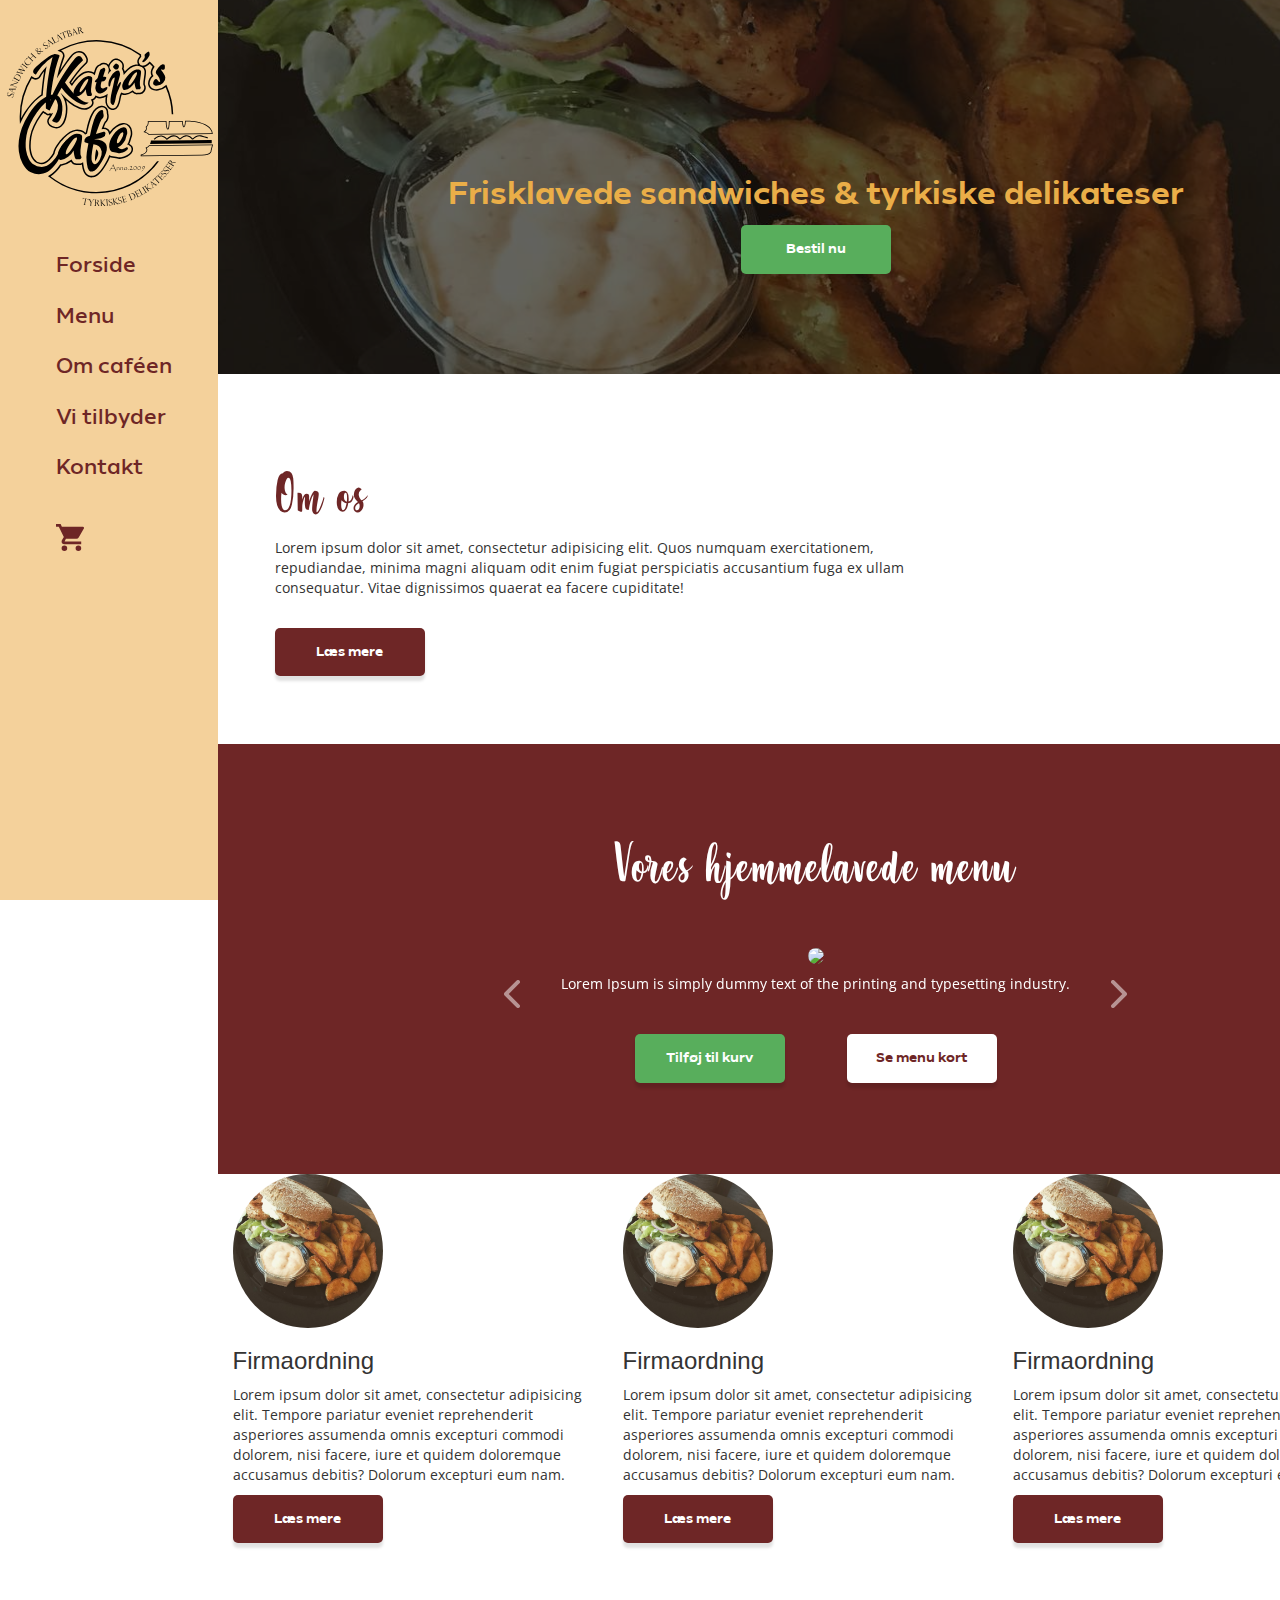
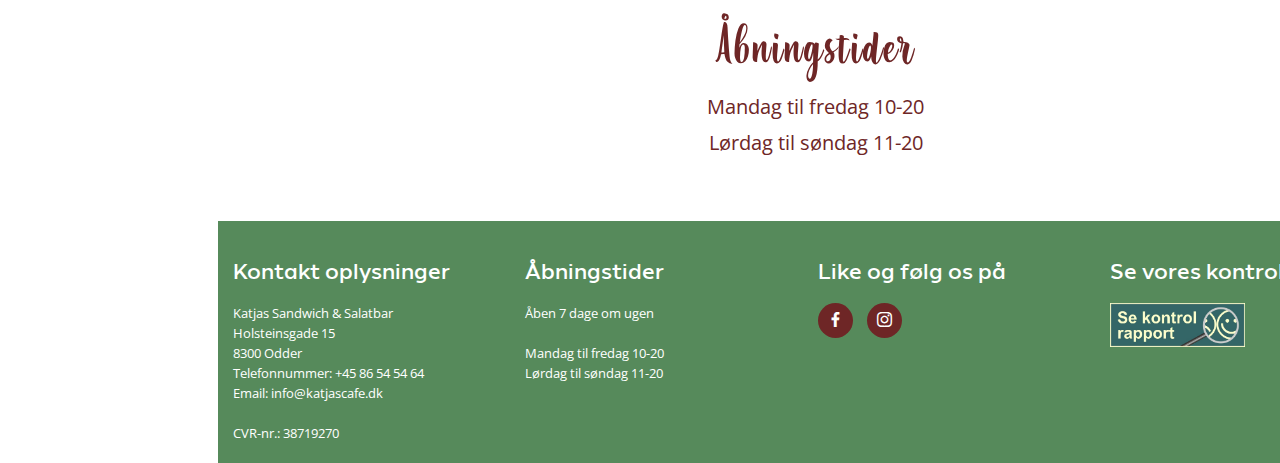
==== index.html @ fd844a3a "Ændringer" ====
<!DOCTYPE html>
<html>

<head>
  <!-- Meta -->
  <meta charset="utf-8">
  <meta name="viewport" content="width=device-width, initial-scale=1">
  <meta http-equiv="x-ua-compatible" content="ie=edge">
  <title></title>

  <!-- CSS -->
  <link rel="stylesheet" href="https://maxcdn.bootstrapcdn.com/bootstrap/3.3.7/css/bootstrap.min.css" integrity="sha384-BVYiiSIFeK1dGmJRAkycuHAHRg32OmUcww7on3RYdg4Va+PmSTsz/K68vbdEjh4u" crossorigin="anonymous">
  <link rel="stylesheet" href="css/styles.css" />
</head>

<body>

  <!-- Navigations menu for mobilen -->
  <nav class="navbar navbar-default navbar-mobile navbar-fixed-top">
    <div class="container">
      <div class="navbar-header">
        <button type="button" class="navbar-toggle collapsed" data-toggle="collapse" data-target="#navbar" aria-expanded="false" aria-controls="navbar">
               <span class="sr-only">Toggle navigation</span>
               <span class="icon-bar top-bar"></span>
               <span class="icon-bar middle-bar"></span>
               <span class="icon-bar bottom-bar"></span>
             </button>
        <a href="index.html" title="Katjas Sandwich & Salatbar"><img src="images/logo.svg" class="logo" alt="Katjas logo" /></a>
      </div>
      <div id="navbar" class="navbar-collapse collapse">
        <ul class="nav navbar-nav">
          <li><a href="index.html" title="Forside">Forside</a></li>
          <li><a href="menu.html" title="Menu side">Menu</a></li>
          <li><a href="om-os.html" title="Om caféen">Om caféen</a></li>
          <li><a href="kontakt.html" title="Kontakt os">Kontakt os</a></li>
          <li><a href="bestilling.html" title="Bestilling"><img src="images/kurv.svg" alt="Kurv til bestilling" class="cart-icon"/></a></li>
        </ul>
      </div>
    </div>
  </nav>
  <!-- Slut navigations menu for mobilen -->

  <!-- Navigations menu for desktop -->
  <div class="navbar-desktop">
    <a>
        <img class="logo_desk" src="images/logo.svg" alt="Katjas Logo">
        </a>
    <ul id="navbar_ul">
      <li><a href="index.html">Forside</a></li>
      <li><a href="menu.html">Menu</a></li>
      <li><a href="om-os.html">Om caféen</a></li>
      <li><a href="services.html">Vi tilbyder</a></li>
      <li><a href="kontakt.html">Kontakt</a></li>
      <li>
        <a id="a_navbar" href="#bestilling"><img class="shop" src="images/kurv.svg" alt="bestilling" style="float:left" ;></a>
      </li>
    </ul>
  </div>
  <!-- Navigations menu for desktop -->
  <main>
    <!-- Første sektion på forside "velkommen" -->
    <section class="section-welcome">
      <div class="black-overlay"></div>
      <div class="container">
        <div class="row text-center">
          <div class="col-sm-12 heading-area">
            <h1 class="heading-heliosBold fsize-lg fcolor-orange">Frisklavede sandwiches & tyrkiske delikateser</h1>
            <a href="#" class="btn btn-green ">Bestil nu</a>
          </div>
        </div>
      </div>
    </section>
    <!-- Slut første sektion på forside "velkommen" -->

    <!-- Slut sektion om os desktop -->
    <section class="section-desk-about">
      <div class="container">
        <div class="row">
          <div class="col-lg-7">
            <!-- Overskrift -->
            <h2 class="heading-penny fsize-xxl fcolor-brown">Om os</h2>
            <!-- Brødtekst -->
            <p>Lorem ipsum dolor sit amet, consectetur adipisicing elit. Quos numquam exercitationem, repudiandae, minima magni aliquam odit enim fugiat perspiciatis accusantium fuga ex ullam consequatur. Vitae dignissimos quaerat ea facere cupiditate!</p>
            <br />
            <!-- CTA knap -->
            <a href="#" class="btn btn-brown">Læs mere</a>
          </div>

        </div>
      </div>
    </section>
    <!-- Slut sektion om os desktop -->

    <!-- Sektion for menu -->
    <section class="section-homepage-menu">
      <div class="container">
        <div class="row text-center">
          <div class="col-sm-12">
            <h2 class="heading-penny fcolor-white">Vores hjemmelavede menu</h2>
          </div>
        </div>
        <div class="row">
          <div class='col-md-offset-2 col-md-8'>
            <div class="carousel slide" id="menu-carousel">
              <!-- Carousel Slider -->
              <div class="carousel-inner">
                <!-- Mad 1 -->
                <div class="item active">
                  <blockquote>
                    <div class="row text-center">
                      <div class="col-sm-12 text-center">
                        <img class="img-circle" src="http://www.reactiongifs.com/r/overbite.gif">
                      </div>
                      <div class="col-sm-12">
                        <p>Lorem Ipsum is simply dummy text of the printing and typesetting industry.</p>
                      </div>
                    </div>
                  </blockquote>
                </div>
                <!-- Mad 2 -->
                <div class="item">
                  <blockquote>
                    <div class="row text-center">
                      <div class="col-sm-12 text-center">
                        <img class="img-circle" src="https://s3.amazonaws.com/uifaces/faces/twitter/mijustin/128.jpg">
                      </div>
                      <div class="col-sm-12">
                        <p>Lorem Ipsum is simply dummy text of the printing and typesetting industry.</p>
                      </div>
                    </div>
                  </blockquote>
                </div>
              </div>
              <!-- Carousel Knapper Næste/Forrige -->
              <a data-slide="prev" href="#menu-carousel" class="left carousel-control"><img src="images/arrow-left.svg" class="menu-arrows" alt="Arrow pointing left" /></a>
              <a data-slide="next" href="#menu-carousel" class="right carousel-control"><img src="images/arrow-right.svg" class="menu-arrows" alt="Arrow pointing right" /></a>
            </div>
          </div>
        </div>
        <div class="row text-center">
          <a href="#" class="btn btn-green ">Tilføj til kurv</a>
          <a href="#" class="btn btn-brown-rev">Se menu kort</a>
        </div>
      </div>
    </section>
    <!-- Sektion for om os mobile -->

    <!-- Sektion for vi tilbyder desk -->
    <section class="section-offer-desk">
      <div class="container">
        <div class="row">
          <!-- B2B -->
          <div class="col-lg-4 heading-area">
            <img src="images/test.jpg" class="img-circle" alt="Bestilling for firmaer"/>
            <h3>Firmaordning</h3>
            <p>Lorem ipsum dolor sit amet, consectetur adipisicing elit. Tempore pariatur eveniet reprehenderit asperiores assumenda omnis excepturi commodi dolorem, nisi facere, iure et quidem doloremque accusamus debitis? Dolorum excepturi eum nam.</p>
            <a href="#" class="btn btn-brown">Læs mere</a>
          </div>
          <!-- Jul & nytår -->
          <div class="col-lg-4 heading-area">
            <img src="images/test.jpg" class="img-circle" alt="Bestilling for firmaer"/>
            <h3>Firmaordning</h3>
            <p>Lorem ipsum dolor sit amet, consectetur adipisicing elit. Tempore pariatur eveniet reprehenderit asperiores assumenda omnis excepturi commodi dolorem, nisi facere, iure et quidem doloremque accusamus debitis? Dolorum excepturi eum nam.</p>
            <a href="#" class="btn btn-brown">Læs mere</a>
          </div>
          <!-- Spis sundt -->
          <div class="col-lg-4 heading-area">
            <img src="images/test.jpg" class="img-circle" alt="Bestilling for firmaer"/>
            <h3>Firmaordning</h3>
            <p>Lorem ipsum dolor sit amet, consectetur adipisicing elit. Tempore pariatur eveniet reprehenderit asperiores assumenda omnis excepturi commodi dolorem, nisi facere, iure et quidem doloremque accusamus debitis? Dolorum excepturi eum nam.</p>
            <a href="#" class="btn btn-brown">Læs mere</a>
          </div>
        </div>
      </div>
    </section>
    <!-- Slut sektion for vi tilbyder desk -->

    <!-- Sektion for om os mobile -->
    <section class="section-mobile-about">
      <div class="black-overlay"></div>
      <div class="container">
        <div class="row text-center">
          <div class="col-sm-12 heading-area">
            <h2 class="text-uppercase heading-heliosBold fcolor-orange fsize-lg">Siden 2010</h2>
            <br />
            <h3 class="text-uppercase fcolor-white heading-heliosSemibold">Har vi været odders favorit madsted <br />for mange familer</h3>
            <br />
            <a href="#" class="btn btn-orange ">Læs mere om os</a>
          </div>
        </div>
      </div>
    </section>

    <!-- Sektion for åbningstider -->
    <section class="section-openinghours">
      <div class="black-overlay"></div>
      <div class="container">
        <div class="row text-center">
          <div class="col-sm-12 heading-area">
            <h2 class="heading-penny fsize-xl">Åbningstider</h2>
            <p>
              Mandag til fredag 10-20
              <br /> Lørdag til søndag 11-20
            </p>
          </div>
        </div>
      </div>
    </section>
    <!-- Slut sektion for åbningstider -->

    <!-- Sektion for sociale medier -->
    <section class="section-mobile-social">
      <div class="container">
        <div class="row text-center">
          <div class="col-sm-12 heading-area">
            <h2 class="fsize-xl fcolor-brown heading-penny">Find os på</h2>
            <br />
            <ul class="soc">
              <li><a class="soc-facebook" href="#" title="Twitter"></a></li>
              <li><a class="soc-instagram soc-icon-last" href="#" title="Instagram"></a></li>
            </ul>
          </div>
        </div>
      </div>
    </section>
    <!-- Slut sektion for sociale medier -->


    <!-- Footer -->
    <footer>
      <div class="container">
        <div class="row">
          <!-- Footer sektion for kontakt informationer -->
          <div class="col-sm-12 col-md-4 col-lg-3">
            <h3 class="footer_title">Kontakt oplysninger</h3>
            <p class="footer_info">
              Katjas Sandwich & Salatbar
              <br /> Holsteinsgade 15
              <br /> 8300 Odder
              <br /> Telefonnummer: +45 86 54 54 64
              <br /> Email: info@katjascafe.dk
              <br />
              <br /> CVR-nr.: 38719270
            </p>
          </div>
          <!-- Footer sektion for åbningstider -->
          <div class="col-sm-12 col-md-4 col-lg-3">
            <h3 class="footer_title">Åbningstider</h3>
            <p class="footer_hours">
              Åben 7 dage om ugen
              <br /> <br />Mandag til fredag 10-20
              <br /> Lørdag til søndag 11-20
            </p>
          </div>
          <!-- Footer sektion for sociale medier -->
          <div class="col-sm-12 col-md-4 col-lg-3">
            <h3 class="footer_title">Like og følg os på</h3>
            <ul class="soc">
              <li><a class="soc-facebook" href="#" title="Twitter"></a></li>
              <li><a class="soc-instagram soc-icon-last" href="#" title="Instagram"></a></li>
            </ul>
          </div>
          <!-- Footer sektion for kontrolrapport -->
          <div class="col-sm-12 col-md-4 col-lg-3">
            <h3 class="footer_title">Se vores kontrolrapport</h3>
            <a href="http://www.findsmiley.dk/712436" title="kontrolrapport"><img src="images/rapport.jpg" class="footer__rapport" alt="kontrolrapport" /></a>
          </div>
        </div>
      </div>
    </footer>
    <!-- slut footer  -->

  </main>

  <!-- JS -->
  <script src="https://ajax.googleapis.com/ajax/libs/jquery/2.1.4/jquery.min.js"></script>
  <script src="https://maxcdn.bootstrapcdn.com/bootstrap/3.3.7/js/bootstrap.min.js" integrity="sha384-Tc5IQib027qvyjSMfHjOMaLkfuWVxZxUPnCJA7l2mCWNIpG9mGCD8wGNIcPD7Txa" crossorigin="anonymous"></script>
  <script src="js/hours.js"></script>
</body>

</html>
---- css/styles.css ----
/************************************************

SEKTION FOR FONTS

*************************************************/

@import url("https://fonts.googleapis.com/css?family=Open+Sans:300,400");
@font-face {
  font-family: 'Penny';
  src: url("../fonts/Penny-Script-Demo.ttf") format("truetype");
}

@font-face {
  font-family: 'HeliosSemibold';
  src: url("../fonts/HeliosAntiqueSemiBold.tff") format("truetype"), url("../fonts/HeliosAntiqueSemiBold.eot") format("embedded-opentype"), url("../fonts/HeliosAntiqueSemiBold.woff") format("woff");
}

@font-face {
  font-family: 'HeliosBold';
  src: url("../fonts/HeliosAntiqueBold.tff") format("truetype"), url("../fonts/HeliosAntiqueBold.eot") format("embedded-opentype"), url("../fonts/HeliosAntiqueBold.woff") format("woff");
}

/************************************************

SEKTION FOR GENERELLE CSS REGLER

*************************************************/

@media(min-width:992px) {
  body {
    overflow-x: hidden;
  }
}

.heading-penny {
  font-family: "Penny", serif;
  letter-spacing: 2px;
}

.heading-heliosSemibold {
  font-family: "HeliosSemibold", sans-serif;
  font-weight: 600;
}

.heading-heliosBold {
  font-family: "HeliosBold", sans-serif;
  font-weight: 700;
}

p {
  font-family: "Open Sans", sans-serif;
}

.fcolor-white {
  color: #ffffff;
}

.fcolor-brown {
  color: #6e2626;
}

.fcolor-orange {
  color: #eaae48;
}

.fcolor-lightgreen {
  color: #58ae5c;
}

.fcolor-darkgreen {
  color: #568a5b;
}

.fcolor-beige {
  color: #f4d19b;
}

.fsize-xs {
  font-size: 14px;
}

/* font-size 16px */

.fsize-sm {
  font-size: 16px;
}

/* font-size 18px */

.fsize-md {
  font-size: 18px;
}

/* font-size 30px */

.fsize-lg {
  font-size: 30px;
}

/* font-size 48px */

.fsize-xl {
  font-size: 48px;
}

/* font-size 60px */

.fsize-xxl {
  font-size: 60px;
}

/* font-size 80px */

.fsize-xxxl {
  font-size: 120px;
}

#open-close-box {
  display: flex;
  justify-content: center;
  width: 100px;
  height: 83px;
  background-color: #58ae5c;
  color: #ffffff;
  text-align: center;
  position: absolute;
  left: 132px;
  box-shadow: rgba(0, 0, 0, .117647) 0 5px 3px;
  z-index: 999;
}

#open-close-box span{
  display: flex;
  align-items: center;
  font-size: 9px;
  font-family: 'heliosBold', sans-serif;
  font-weight: 700;
}

.open, .closed{
  display: none;
}

.black-overlay {
  position: absolute;
  top: 0;
  left: 0;
  width: 100%;
  height: 100%;
  background: rgba(0, 0, 0, 0.6);
}

.height {
  margin-bottom: 50px;
}

/************************************************

CSS REGLER FOR BILLEDFORMAT (JPG, PNG, SVG) OG LOGO

*************************************************/

.logo {
  width: 65px;
  position: absolute;
  left: 29px;
  top: 7px;
}

.cart-icon {
  width: 23px;
}

.menu-arrows {
  width: 16px !important;
}

@media(min-width:992px) {
  .logo_desk {
    width: 100%;
    padding: 2px;
    margin: 20px 0px;
  }
}

/************************************************

CSS REGLER FOR NAVIGATIONEN MOBILE

*************************************************/

.navbar-desktop {
  display: none;
}

.navbar-mobile {
  background-color: #f4d19b;
  border: none;
  height: 73px;
}

.navbar-mobile li {
  border-bottom: 1px solid #6e2626;
}

.navbar-mobile li:last-child {
  border-bottom: none;
}

.navbar-mobile li a {
  font-family: "HeliosBold", sans-serif;
  font-weight: 700;
  color: #6e2626 !important;
}

.navbar-mobile .navbar-toggle {
  border-color: transparent;
  margin-top: 15px;
}

.navbar-mobile .navbar-toggle .icon-bar {
  background-color: #6e2626;
  width: 25px;
  height: 4px;
  border-radius: 2px;
}

.navbar-mobile .navbar-toggle .top-bar {
  -webkit-transform: rotate(45deg);
  -ms-transform: rotate(45deg);
  transform: rotate(45deg);
  -webkit-transform-origin: 10% 10%;
  -ms-transform-origin: 10% 10%;
  transform-origin: 10% 10%;
}

.navbar-mobile .navbar-toggle .middle-bar {
  opacity: 0;
}

.navbar-mobile .navbar-toggle .bottom-bar {
  -webkit-transform: rotate(-45deg);
  -ms-transform: rotate(-45deg);
  transform: rotate(-45deg);
  -webkit-transform-origin: -4% 66%;
  -ms-transform-origin: -4% 66%;
  transform-origin: -4% 66%;
}

.navbar-mobile .navbar-toggle:before {
  content: 'MENU';
  font-size: 17px;
  font-family: "HeliosBold", sans-serif;
  font-weight: 700;
  color: #6e2626;
  position: absolute;
  left: -54px;
  bottom: 7px;
}

.navbar-mobile .navbar-toggle:active, .navbar-mobile .navbar-toggle:focus, .navbar-mobile .navbar-toggle:hover {
  background-color: transparent;
}

.navbar-mobile .navbar-collapse {
  background-color: #f4d19b;
  border-color: transparent;
  box-shadow: rgba(0, 0, 0, .117647) 0 5px 3px;
}

.navbar-mobile .navbar-toggle.collapsed .top-bar {
  -moz-transform: rotate(0);
  -ms-transform: rotate(0);
  -o-transform: rotate(0);
  -webkit-transform: rotate(0);
  transform: rotate(0);
}

.navbar-mobile .navbar-toggle.collapsed .middle-bar {
  opacity: 1;
}

.navbar-mobile .navbar-toggle.collapsed .bottom-bar {
  -moz-transform: rotate(0);
  -ms-transform: rotate(0);
  -o-transform: rotate(0);
  -webkit-transform: rotate(0);
  transform: rotate(0);
}

/************************************************

CSS REGLER FOR NAVIGATIONEN DESKTOP

*************************************************/

@media (min-width: 992px) {
  .navbar-mobile {
    display: none;
  }
  .navbar-desktop {
    display: block;
    height: 100%;
    width: 17%;
    position: fixed;
    z-index: 1;
    top: 0;
    left: 0;
    background-color: #f4d19b;
    overflow-x: hidden;
    padding-top: 0px;
  }
  .navbar-desktop li {
    list-style-type: none;
  }
  .navbar-desktop li a {
    padding: 6px 8px 6px 16px;
    text-decoration: none;
    font-family: "heliosSemibold", sans-serif;
    font-size: 20px;
    color: #6e2626 !important;
    display: block;
    margin-top: 10px
  }
  .navbar-desktop li a:hover {
    text-decoration: underline !important;
    color: #58ae5c !important;
  }
  .navbar-desktop .logo {
    width: 100%;
    margin-bottom: 0px;
    float: left"

  }
  .navbar-desktop .shop {
    width: 18%;
    margin-top: 20px;
  }
  main {
    width: 83%;
    position: absolute;
    right: 0;
  }
}

/************************************************

CSS REGLER FOR KNAPPER

*************************************************/

/* Generel CSS regler for knapper */

.btn {
  box-shadow: rgba(0, 0, 0, .117647) 0 5px 3px;
  border-radius: 5px;
  min-width: 150px;
  padding: 14px 20px;
  font-family: 'HeliosBold', sans-serif;
  font-weight: 700;
  font-size: 13px;
}

btn:focus {
  color: #ffffff;
}

/* Grøn knap */

.btn-green {
  background-color: #58ae5c;
  color: #ffffff;
}

/*Orange knap*/

.btn-orange {
  background-color: #eaae48;
  color: #ffffff;
}

/* Brun knap */

.btn-brown {
  background-color: #6e2626;
  color: #ffffff;
}

.btn-brown-rev {
  background-color: #ffffff;
  color: #6e2626;
}

/************************************************

CSS REGLER FOR FOOTER

*************************************************/

/** Css regler for mobile **/

footer {
  background-color: #568a5b;
  padding: 20px 0;
  color: #ffffff;
}

footer .footer_title {
  font-family: 'heliosSemibold', sans-serif;
  font-weight: 600;
  font-size: 14px;
  margin-bottom: 20px;
}

footer .footer_info {
  font-family: 'Open Sans', sans-serif;
  font-size: 13px;
  line-height: 20px;
}

footer .footer__rapport {
  max-width: 135px;
}

/** Css regler for footer desktop **/

@media (min-width: 992px) {
  footer .footer_title {
    font-size: 20px;
  }
  footer p {
    font-family: 'Open Sans', sans-serif;
    font-size: 13px;
    line-height: 20px;
    margin: 0;
  }
}

/************************************************

CSS REGLER FOR SECTIONS PÅ FORSIDEN

*************************************************/

/** Section for velkommen **/

section.section-welcome {
  background: url(../images/test.jpg) no-repeat center center;
  background-size: cover;
  padding: 100px 13px;
  position: relative;
}

section.section-welcome .btn-green {
  margin-top: 5px;
}

section.section-welcome .heading-area {
  margin-top: 57px;
}

/** section for menu **/

section.section-homepage-menu {
  background-color: #6e2626;
  padding: 10px 13px;
}

section.section-homepage-menu h2 {
  font-size: 39px;
}

section.section-homepage-menu img {
  width: 100px;
}


section.section-homepage-menu .btn-green, section.section-homepage-menu .btn-brown-rev {
  margin-bottom: 23px;
}

/** Section for mobile om os **/

section.section-mobile-about {
  background: url(../images/test.jpg) no-repeat center center;
  background-size: cover;
  padding: 50px 19px;
  position: relative;
}

section.section-mobile-about h3 {
  font-size: 13px;
  margin-top: 0;
}

/** Section for desk om os **/

section.section-desk-about {
  display: none;
}

/** Section for åbningstider **/

section.section-openinghours {
  background: url(../images/test.jpg) no-repeat center center;
  background-size: cover;
  padding: 50px 13px;
  position: relative;
}

section.section-openinghours h2 {
  color: #eaae48;
}

section.section-openinghours p {
  font-size: 13px;
  line-height: 1.8;
  color: #ffffff;
}

/** Section for vi tilbyder **/
section.section-offer-desk{
  display: none;
}

/** Section for mobile sociale medier **/

section.section-contact-mobile .heading-area h3 {
  display: block;
  overflow: hidden;
}

section.section-mobile-social {
  padding: 37px 19px;
}

section.section-mobile-social h2 {
  display: block;
  overflow: hidden;
}

section.section-mobile-social h2:before, section.section-mobile-social h2:after {
  content: "";
  display: inline-block;
  width: 50%;
  height: 2px;
  background-color: #6e2626;
  position: relative;
  vertical-align: middle;
}

section.section-mobile-social h2:before {
  right: 0.5em;
  margin-left: -50%;
}

section.section-mobile-social h2:after {
  left: 0.5em;
  margin-right: -50%;
}

section.section-mobile-social .soc li a {
  display: flex;
  justify-content: center;
  align-items: center;
  width: 65px;
  height: 65px;
  font-size: 25px;
  margin-right: 21px;
}

@media(min-width:992px) {
  /* Css regler til sociale medier mobile */
  section.section-mobile-social {
    display: none;
  }
  /* Css regler til åbningstider **/
  section.section-openinghours {
    background: none;
  }
  section.section-openinghours h2 {
    font-size: 60px;
    color: #6e2626 !important;
  }
  section.section-openinghours p {
    font-size: 20px;
    color: #6e2626 !important;
  }
  section.section-openinghours .black-overlay {
    display: none;
  }
  /* Css regler til om os mobile */
  section.section-mobile-about {
    display: none;
  }
  /** Css regler til desk om os **/
  section.section-desk-about {
    display: block;
    padding: 68px 42px;
  }
  /* Css regler til menu sektion desk */
  section.section-homepage-menu {
    padding: 68px 13px;
  }
  section.section-homepage-menu h2 {
    font-size: 60px;
  }
  section.section-homepage-menu .btn-green {
    margin-right: 58px;
  }
  section.section-homepage-menu img {
    width: 200px;
  }
  /* Css regler til vi tilbyder desk*/
  section.section-offer-desk {
    display: block;
  }
  section.section-offer-desk img {
    width: 150px;
  }
}

/************************************************

CSS REGLER FOR SECTIONS PÅ MENU SIDEN

*************************************************/

section.section-menu-mobile {
  padding: 50px 13px;
  background-color: #ffffff;
  text-align: center;
}

section.section-menu-mobile .heading-area {
  margin-top: 77px;
}

section.section-menu-mobile h2 {
  font-size: 14px;
  line-height: 19px;
}

section.section-menu-mobile h3:before {
  content: "";
  width: 43px;
  height: 2px;
  background-color: #6e2626;
  position: absolute;
  left: 54px;
  top: 16px;
}

section.section-menu-mobile h3:after {
  content: "";
  width: 43px;
  height: 2px;
  background-color: #6e2626;
  position: absolute;
  right: 54px;
  top: 18px;
}

section.section-menu-mobile .menu_item {
  margin-bottom: 49px;
}

section.section-menu-mobile .menu_item .menu_img {
  max-width: 95px;
}

section.section-menu-mobile .menu_item .menu_title {
  font-family: 'HeliosBold', sans-serif;
  font-weight: 700;
  font-size: 12px;
  text-transform: uppercase;
  color: #6e2626;
  margin-bottom: 0;
}

section.section-menu-mobile .menu_item p {
  font-family: 'Open Sans', sans-serif;
  color: #6e2626;
  font-size: 12px;
}

section.section-menu-mobile .menu_item .menu_img {
  max-width: 95px;
  box-shadow: rgba(0, 0, 0, .117647) 0 5px 3px;
}

section.section-menu-mobile .menu_item .menu_title {
  font-family: 'HeliosBold', sans-serif;
  font-weight: 700;
  font-size: 12px;
  text-transform: uppercase;
  color: #6e2626;
  margin-bottom: 0;
}

section.section-menu-mobile .menu_item p {
  font-family: 'Open Sans', sans-serif;
  color: #6e2626;
  font-size: 12px;
}

section.section-menu-mobile .menu_item .menu_price {
  font-family: 'HeliosBold', sans-serif;
  font-weight: 700;
  font-size: 16px;
  color: #6e2626;
}

/************************************************

CSS REGLER FOR SECTIONS PÅ BESTILLINGS SIDEN

*************************************************/

section.section-order {
  padding: 50px 13px;
  background-color: #ffffff;
}

/** CSS regler for ordre indhold **/

section.section-order .order-content {
  padding-top: 73px;
  padding-left: 47px;
  padding-right: 47px;
}

section.section-order .order-content .order-box {
  margin-bottom: 26px;
  border-bottom: 1px solid #6e2626;
}

section.section-order .order-content h2 {
  margin-bottom: 50px;
}

section.section-order .order-content .order-box h3 {
  font-family: 'HeliosBold', sans-serif;
  font-weight: 700;
  font-size: 12px;
  text-transform: uppercase;
  color: #6e2626;
  margin-bottom: 0;
}

section.section-order .order-content .order-box p {
  font-family: 'Open Sans', sans-serif;
  color: #6e2626;
  font-size: 12px;
}

section.section-order .order-price-box {
  display: flex;
  background-color: #6e2626;
  color: #ffffff;
  border-radius: 6px;
  max-width: 250px;
  margin: 0 auto;
  padding: 14px;
}

section.section-order .order-price-box h3 {
  display: flex;
  align-items: center;
  font-family: 'Open Sans', sans-serif;
  font-size: 17px;
  margin-top: 0;
  margin-bottom: 0;
}

/** CSS regler for ordre formular **/

section.section-order .order-form {
  margin-top: 70px;
  padding-left: 47px;
  padding-right: 47px;
}

section.section-order .order-form p {
  font-family: 'Open Sans', sans-serif;
  font-size: 15px;
  color: #6e2626;
  text-align: center;
  margin-bottom: 40px;
}

section.section-order .order-form .form-control {
  margin: auto;
  margin-bottom: 24px;
  border: none;
  box-shadow: rgba(0, 0, 0, .117647) 0 5px 3px;
}

section.section-order .order-form input::placeholder, section.section-order .order-form textarea::placeholder {
  font-family: 'Open Sans', sans-serif !important;
  font-size: 11px !important;
  color: #b0b0b0 !important;
}

section.section-order .order-form .form-check label {
  margin-right: 29px;
}

section.section-order .order-form .form-check label .label-text {
  display: block;
  font-family: 'Open Sans', sans-serif !important;
  font-size: 9px !important;
  color: #6e2626 !important;
}

section.section-order .order-form .btn-green {
  margin-top: 30px;
}

/************************************************

CSS REGLER FOR SECTIONS PÅ KONTAKT SIDEN PÅ MOBILE

*************************************************/

section.section-contact-mobile {
  padding: 50px 13px;
  background-color: #ffffff;
}

/** Css regler for kontaktoplysninger **/

section.section-contact-mobile .contact-info-box {
  background-color: #6e2626;
  border-radius: 6px;
  margin-bottom: 15px;
}

section.section-contact-mobile .contact-info-box:first-child {
  margin-top: 50px;
}

section.section-contact-mobile .contact-info-box .contact-info-meta {
  display: inline-block;
}

section.section-contact-mobile .contact-info-box img {
  margin-right: 24px;
  margin-left: 24px;
  margin-bottom: 20px;
}

section.section-contact-mobile .contact-info-box .contact-info-meta h3 {
  font-family: 'HeliosBold', sans-serif;
  font-weight: 700;
  font-size: 13px;
  color: #eaae48;
  margin-bottom: 0;
}

section.section-contact-mobile .contact-info-box .contact-info-meta p {
  font-family: 'Open sans', sans-serif;
  font-size: 12px;
  color: #ffffff;
}

/** Css regler for kontaktoplysninger **/

section.section-contact-mobile .contact-form-container {
  background-color: #6e2626;
  border-radius: 6px;
  margin-top: 21px;
  padding: 20px 14px;
}

section.section-contact-mobile .contact-form-container .contact-form-meta h3 {
  font-family: 'HeliosBold', sans-serif;
  font-weight: 700;
  font-size: 15px;
  color: #eaae48;
  text-transform: uppercase;
}

section.section-contact-mobile .contact-form-container .contact-form-meta p {
  font-family: 'Open sans', sans-serif;
  font-size: 13px;
  color: #ffffff;
  margin-bottom: 30px;
}

/** Css regler for kontaktformular **/

section.section-contact-mobile .contact-form-container .form-control {
  border: none;
  box-shadow: rgba(0, 0, 0, .117647) 0 5px 3px;
  margin-bottom: 21px;
}

section.section-contact-mobile .contact-form-container .btn {
  margin-bottom: 26px;
}

/** Css regler Google Map **/

section.section-contact-mobile .heading-area {
  margin-top: 41px;
  margin-bottom: 41;
}

section.section-contact-mobile .heading-area h3 {
  display: block;
  overflow: hidden;
}

section.section-contact-mobile .heading-area h3:before, section.section-contact-mobile .heading-area h3:after {
  content: "";
  display: inline-block;
  width: 50%;
  height: 2px;
  background-color: #6e2626;
  position: relative;
  vertical-align: middle;
}

section.section-contact-mobile .heading-area h3:before {
  right: 0.5em;
  margin-left: -50%;
}

section.section-contact-mobile .heading-area h3:after {
  left: 0.5em;
  margin-right: -50%;
}

/************************************************

CSS REGLER FOR SOCIALE MEDIER IKONER

*************************************************/

@font-face {
  font-family: 'si';
  src: url("../fonts/socicon.eot");
  src: url("../fonts/socicon.eot?#iefix") format("embedded-opentype"), url("../fonts/socicon.woff") format("woff"), url("../fonts/socicon.ttf") format("truetype"), url("../fonts/ocicon.svg#icomoonregular") format("svg");
  font-weight: normal;
  font-style: normal;
}

@media screen and (-webkit-min-device-pixel-ratio: 0) {
  @font-face {
    font-family: si;
    src: url("../fonts/socicon.svg") format(svg);
  }
}

.soc {
  overflow: hidden;
  margin: 0;
  padding: 0;
  list-style: none;
}

.soc li {
  display: inline-block;
  *display: inline;
  zoom: 1;
}

.soc li a {
  font-family: si !important;
  font-style: normal;
  font-weight: 400;
  -webkit-font-smoothing: antialiased;
  -moz-osx-font-smoothing: grayscale;
  -webkit-box-sizing: border-box;
  -moz-box-sizing: border-box;
  -ms-box-sizing: border-box;
  -o-box-sizing: border-box;
  box-sizing: border-box;
  overflow: hidden;
  text-decoration: none;
  text-align: center;
  display: block;
  position: relative;
  z-index: 1;
  width: 35px;
  height: 35px;
  line-height: 33px;
  font-size: 15px;
  -webkit-border-radius: 10px;
  -moz-border-radius: 10px;
  border-radius: 50%;
  margin-right: 10px;
  color: #ffffff;
  background-color: #6e2626;
}

.soc-icon-last {
  margin: 0 !important;
}

.soc-facebook:before {
  content: '\e041';
}

.soc-instagram:before {
  content: '\e057';
}

/************************************************

CSS REGLER FOR CAROUSEL/SLIDER

*************************************************/

/* carousel */

#menu-carousel {
  padding: 0 10px 30px 10px;
  margin-top: 30px;
}

/* Kontrol knapper  */

#menu-carousel .carousel-control {
  background: none;
  color: #222;
  font-size: 2.3em;
  text-shadow: none;
  margin-top: 30px;
}

/* Forrige knap  */

#menu-carousel .carousel-control.left {
  left: 15px;
}

/* Næste knap  */

#menu-carousel .carousel-control.right {
  right: 15px !important;
}

.item blockquote {
  color: #ffffff;
  font-size: 14px;
  border-left: none;
  margin: 0;
}

.item blockquote img {
  margin-bottom: 10px;
}

/************************************************

CSS REGLER FOR MODAL PÅ MOBILE

*************************************************/

.close {
  opacity: 1;
}

.close img {
  width: 24px;
}

.modal-dialog {
  margin: 80px auto;
  max-width: 280px;
}

.modal-dialog .modal-content .modal-header {
  border-bottom: none;
  padding: 15px 15px 0 15px;
}

.modal-dialog .modal-content .modal-header .modal-title {
  font-family: 'HeliosBold', sans-serif;
  font-weight: 700;
  font-size: 16px;
  text-transform: uppercase;
  color: #6e2626;
  text-align: center;
  margin-top: 50px;
}

.modal-dialog .modal-content .modal-header p {
  font-family: 'Open Sans', sans-serif;
  color: #6e2626;
  font-size: 13px;
  text-align: center;
}

.modal-dialog .modal-content .modal-header .modal-price {
  font-family: 'HeliosBold', sans-serif;
  font-weight: 700;
  font-size: 25px;
  color: #6e2626;
  text-align: center;
}

.modal-dialog .modal-content .modal-body {
  padding: 0 15px 15px 15px;
}

.modal-dialog .modal-content .modal-body h5 {
  font-family: 'Open Sans', sans-serif;
  font-size: 12px;
  color: #6e2626;
  margin-top: 30px;
  margin-bottom: 19px;
}

.modal-dialog .modal-content .modal-body img {
  max-width: 95px;
  box-shadow: rgba(0, 0, 0, .117647) 0 5px 3px;
}

.modal-dialog .modal-content .modal-body .form-control {
  max-width: 185px;
  margin: auto;
  border: none;
  box-shadow: rgba(0, 0, 0, .117647) 0 5px 3px;
}

.modal-dialog .modal-content .modal-footer {
  border-top: none;
  text-align: center;
}

.modal-dialog .modal-content .modal-footer .btn-green {
  margin-bottom: 13px;
}

.modal-dialog .modal-content .modal-footer .btn-brown {
  margin-bottom: 30px;
}
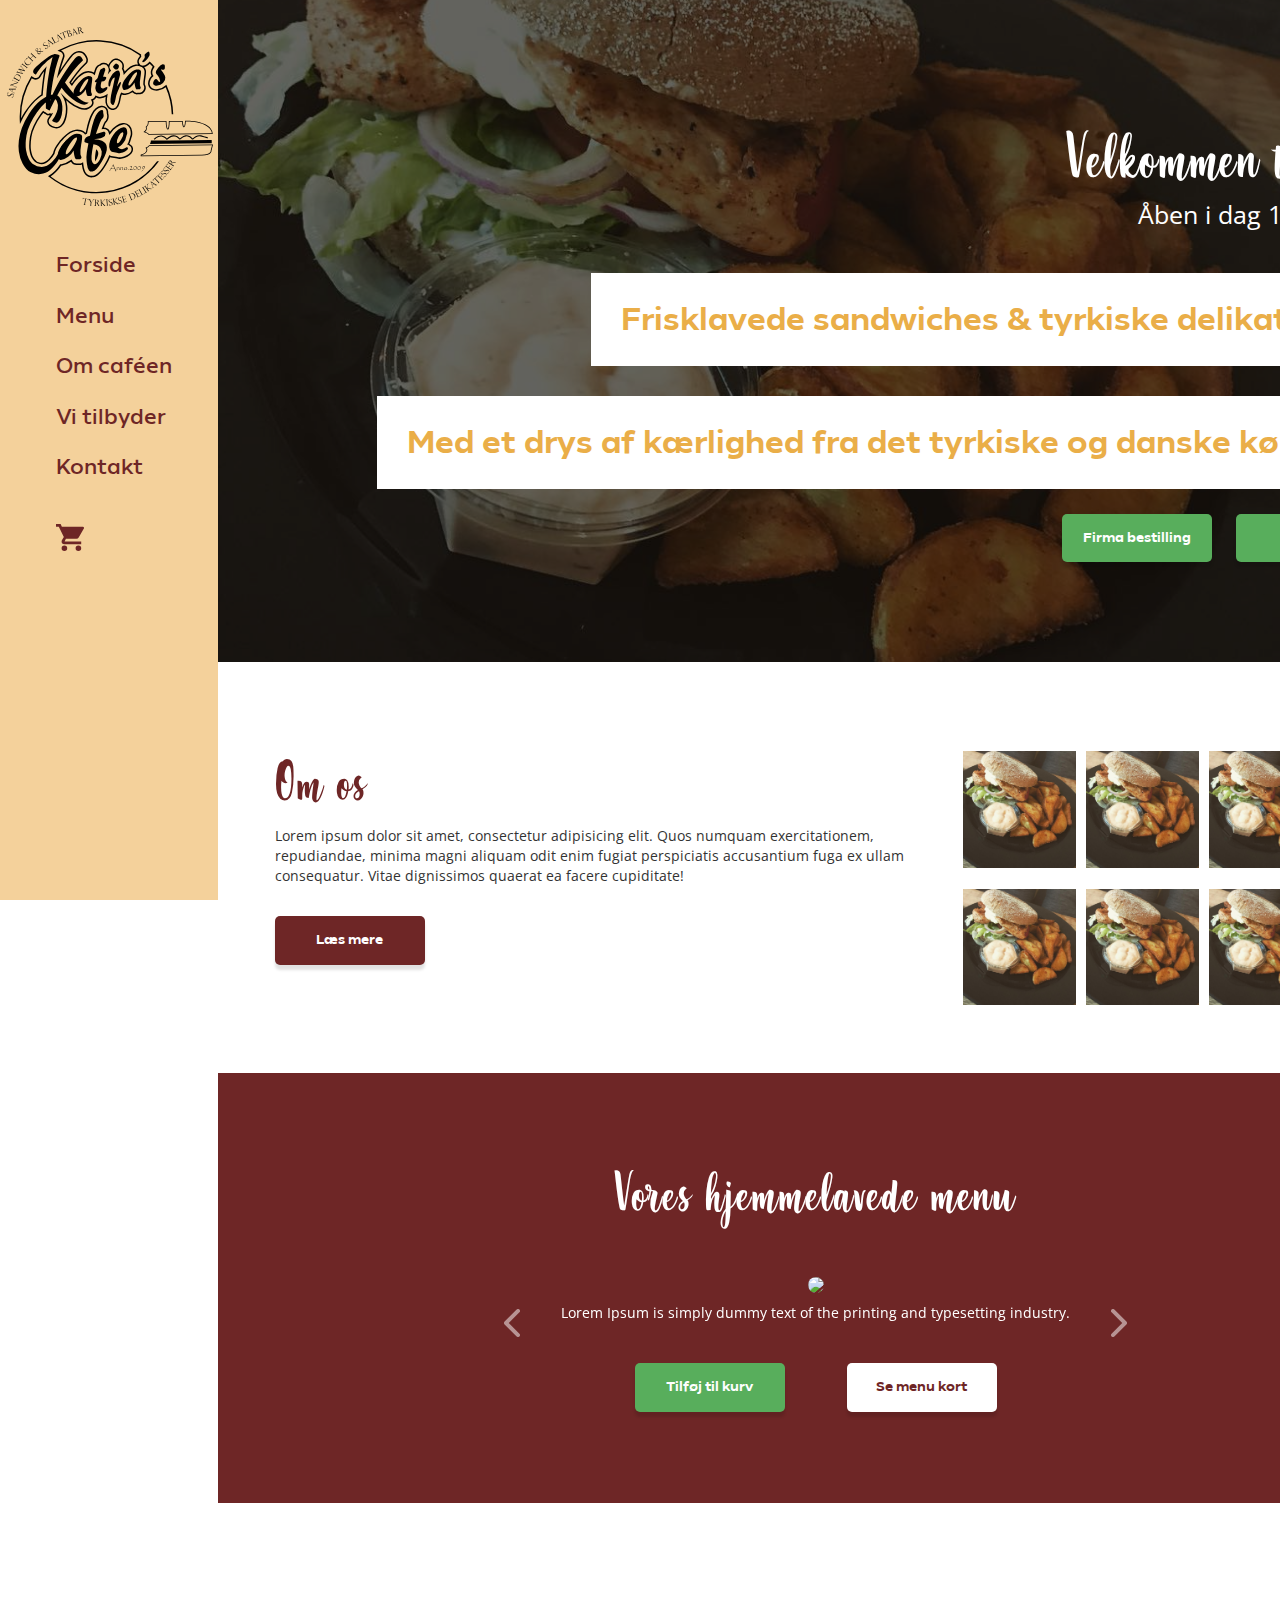
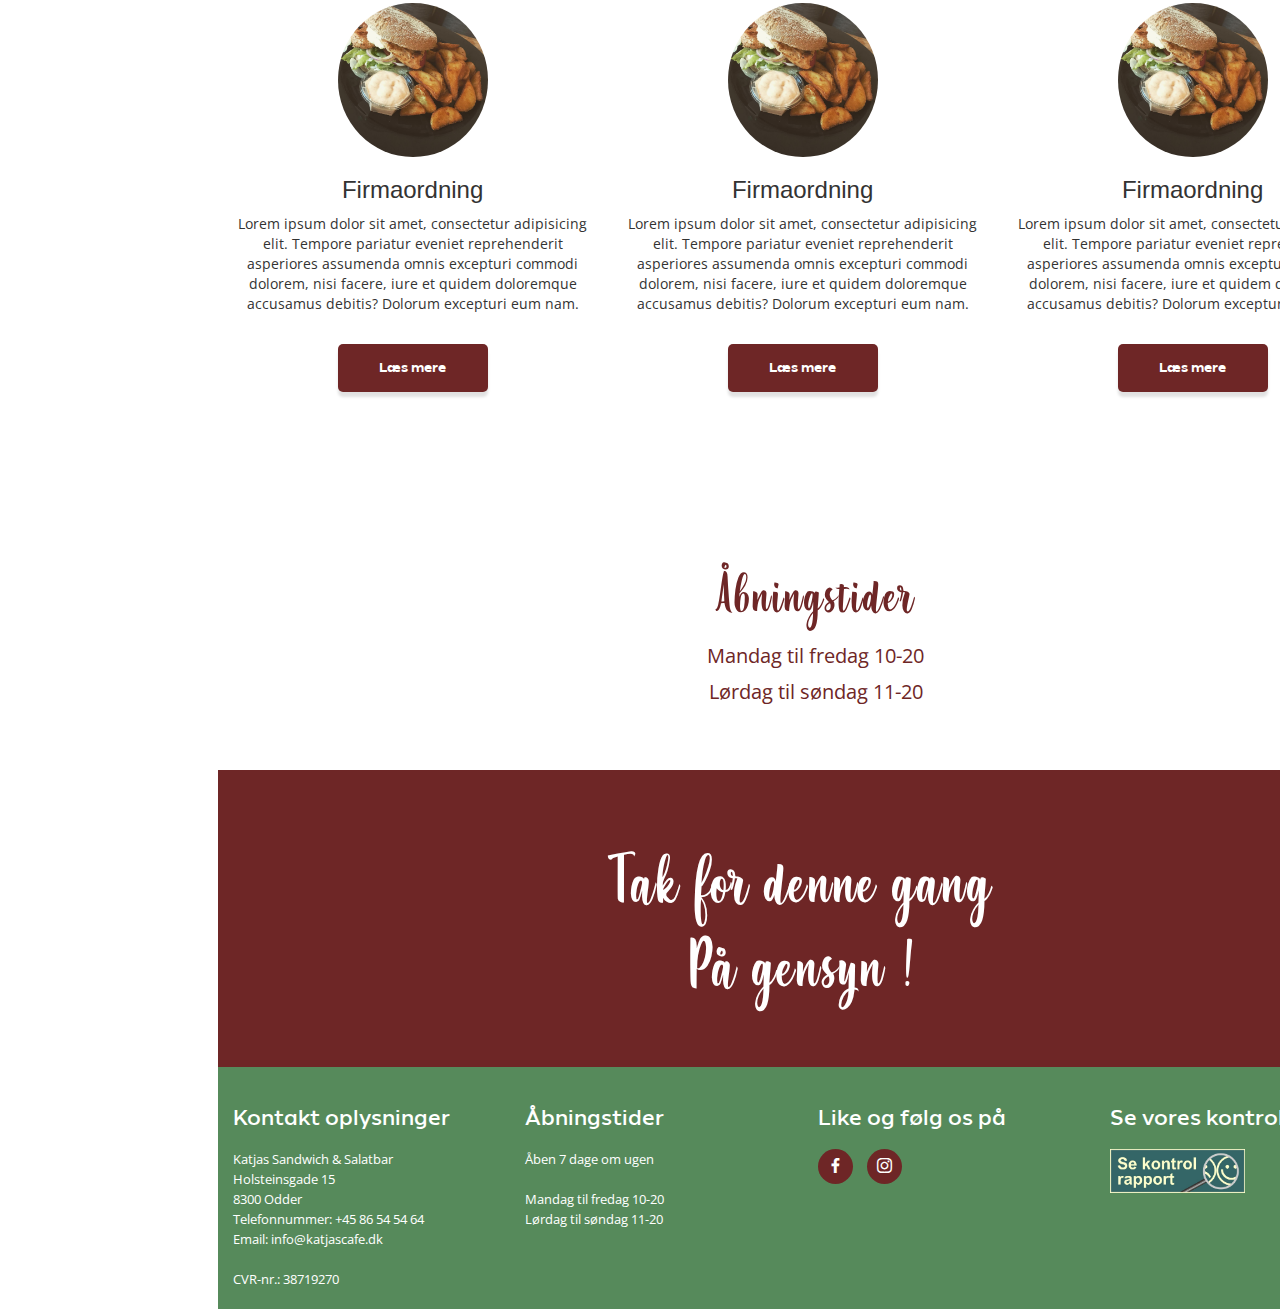
==== commit 53fa8e8c: "HTML + CSS + JS" ====
--- a/index.html
+++ b/index.html
@@ -26,6 +26,9 @@
                <span class="icon-bar bottom-bar"></span>
              </button>
         <a href="index.html" title="Katjas Sandwich & Salatbar"><img src="images/logo.svg" class="logo" alt="Katjas logo" /></a>
+        <!-- Åben og lukket i dag boks -->
+        <div id="open-close-box"></div>
+        <!-- Slut åben og lukket i dag boks -->
       </div>
       <div id="navbar" class="navbar-collapse collapse">
         <ul class="nav navbar-nav">
@@ -57,15 +60,25 @@
     </ul>
   </div>
   <!-- Navigations menu for desktop -->
+
   <main>
     <!-- Første sektion på forside "velkommen" -->
     <section class="section-welcome">
       <div class="black-overlay"></div>
       <div class="container">
-        <div class="row text-center">
+        <div class="row">
           <div class="col-sm-12 heading-area">
+            <div class="desk-welcome">
+              <h3 class="heading-penny fcolor-white fsize-xxl">Velkommen til !</h3>
+              <p class="fcolor-white fsize-md">Åben i dag 10 - 20</p>
+            </div>
             <h1 class="heading-heliosBold fsize-lg fcolor-orange">Frisklavede sandwiches & tyrkiske delikateser</h1>
-            <a href="#" class="btn btn-green ">Bestil nu</a>
+            <h2 class="heading-heliosBold fsize-lg fcolor-orange">Med et drys af kærlighed fra det tyrkiske og danske køkken</h2>
+            <br />
+            <div class="button-container">
+              <a href="#" class="btn btn-green one">Firma bestilling</a>
+              <a href="#" class="btn btn-green">Bestil nu</a>
+            </div>
           </div>
         </div>
       </div>
@@ -85,7 +98,14 @@
             <!-- CTA knap -->
             <a href="#" class="btn btn-brown">Læs mere</a>
           </div>
-
+          <div class="col-lg-5">
+            <img src="images/test.jpg" alt="Test" />
+            <img src="images/test.jpg" alt="Test" />
+            <img src="images/test.jpg" alt="Test" />
+            <img src="images/test.jpg" alt="Test" />
+            <img src="images/test.jpg" alt="Test" />
+            <img src="images/test.jpg" alt="Test" />
+          </div>
         </div>
       </div>
     </section>
@@ -143,31 +163,34 @@
         </div>
       </div>
     </section>
-    <!-- Sektion for om os mobile -->
+    <!-- Slut ektion for menu -->
 
     <!-- Sektion for vi tilbyder desk -->
     <section class="section-offer-desk">
       <div class="container">
-        <div class="row">
+        <div class="row text-center">
           <!-- B2B -->
           <div class="col-lg-4 heading-area">
-            <img src="images/test.jpg" class="img-circle" alt="Bestilling for firmaer"/>
+            <img src="images/test.jpg" class="img-circle" alt="Bestilling for firmaer" />
             <h3>Firmaordning</h3>
             <p>Lorem ipsum dolor sit amet, consectetur adipisicing elit. Tempore pariatur eveniet reprehenderit asperiores assumenda omnis excepturi commodi dolorem, nisi facere, iure et quidem doloremque accusamus debitis? Dolorum excepturi eum nam.</p>
+            <br />
             <a href="#" class="btn btn-brown">Læs mere</a>
           </div>
           <!-- Jul & nytår -->
           <div class="col-lg-4 heading-area">
-            <img src="images/test.jpg" class="img-circle" alt="Bestilling for firmaer"/>
+            <img src="images/test.jpg" class="img-circle" alt="Bestilling for firmaer" />
             <h3>Firmaordning</h3>
             <p>Lorem ipsum dolor sit amet, consectetur adipisicing elit. Tempore pariatur eveniet reprehenderit asperiores assumenda omnis excepturi commodi dolorem, nisi facere, iure et quidem doloremque accusamus debitis? Dolorum excepturi eum nam.</p>
+            <br />
             <a href="#" class="btn btn-brown">Læs mere</a>
           </div>
           <!-- Spis sundt -->
           <div class="col-lg-4 heading-area">
-            <img src="images/test.jpg" class="img-circle" alt="Bestilling for firmaer"/>
+            <img src="images/test.jpg" class="img-circle" alt="Bestilling for firmaer" />
             <h3>Firmaordning</h3>
             <p>Lorem ipsum dolor sit amet, consectetur adipisicing elit. Tempore pariatur eveniet reprehenderit asperiores assumenda omnis excepturi commodi dolorem, nisi facere, iure et quidem doloremque accusamus debitis? Dolorum excepturi eum nam.</p>
+            <br />
             <a href="#" class="btn btn-brown">Læs mere</a>
           </div>
         </div>
@@ -190,6 +213,8 @@
         </div>
       </div>
     </section>
+    <!-- Slut sektion for om os mobile -->
+
 
     <!-- Sektion for åbningstider -->
     <section class="section-openinghours">
@@ -216,7 +241,7 @@
             <h2 class="fsize-xl fcolor-brown heading-penny">Find os på</h2>
             <br />
             <ul class="soc">
-              <li><a class="soc-facebook" href="#" title="Twitter"></a></li>
+              <li><a class="soc-facebook" href="#" title="Facebook"></a></li>
               <li><a class="soc-instagram soc-icon-last" href="#" title="Instagram"></a></li>
             </ul>
           </div>
@@ -225,6 +250,17 @@
     </section>
     <!-- Slut sektion for sociale medier -->
 
+    <!-- Ses på gensyn sektion -->
+    <section class="section-bye">
+      <div class="container">
+        <div class="row text-center">
+          <div class="col-lg-12">
+            <h2 class="fsize-xxl heading-penny">Tak for denne gang<br /> På gensyn !</h2>
+          </div>
+        </div>
+      </div>
+    </section>
+    <!-- Slut ses på gensyn sektion -->
 
     <!-- Footer -->
     <footer>
@@ -256,7 +292,7 @@
           <div class="col-sm-12 col-md-4 col-lg-3">
             <h3 class="footer_title">Like og følg os på</h3>
             <ul class="soc">
-              <li><a class="soc-facebook" href="#" title="Twitter"></a></li>
+              <li><a class="soc-facebook" href="#" title="Facebook"></a></li>
               <li><a class="soc-instagram soc-icon-last" href="#" title="Instagram"></a></li>
             </ul>
           </div>
--- a/css/styles.css
+++ b/css/styles.css
@@ -129,7 +129,7 @@
   z-index: 999;
 }
 
-#open-close-box span{
+#open-close-box span {
   display: flex;
   align-items: center;
   font-size: 9px;
@@ -137,7 +137,7 @@
   font-weight: 700;
 }
 
-.open, .closed{
+.open, .closed {
   display: none;
 }
 
@@ -173,6 +173,10 @@
 
 .menu-arrows {
   width: 16px !important;
+}
+
+.phone, .mail, .address{
+  width: 25px;
 }
 
 @media(min-width:992px) {
@@ -451,12 +455,25 @@
   position: relative;
 }
 
-section.section-welcome .btn-green {
+section.section-welcome h2 {
+  display: none;
+}
+
+section.section-welcome .button-container .btn-green {
   margin-top: 5px;
+}
+
+section.section-welcome .button-container .one {
+  display: none;
 }
 
 section.section-welcome .heading-area {
   margin-top: 57px;
+  text-align: center;
+}
+
+section.section-welcome .heading-area .desk-welcome {
+  display: none;
 }
 
 /** section for menu **/
@@ -473,7 +490,6 @@
 section.section-homepage-menu img {
   width: 100px;
 }
-
 
 section.section-homepage-menu .btn-green, section.section-homepage-menu .btn-brown-rev {
   margin-bottom: 23px;
@@ -519,7 +535,8 @@
 }
 
 /** Section for vi tilbyder **/
-section.section-offer-desk{
+
+section.section-offer-desk {
   display: none;
 }
 
@@ -569,6 +586,10 @@
   margin-right: 21px;
 }
 
+section.section-bye {
+  display: none;
+}
+
 @media(min-width:992px) {
   /* Css regler til sociale medier mobile */
   section.section-mobile-social {
@@ -598,6 +619,13 @@
     display: block;
     padding: 68px 42px;
   }
+
+  section.section-desk-about img{
+    width: 113px;
+    margin-top: 21px;
+    margin-left: 6px;
+  }
+
   /* Css regler til menu sektion desk */
   section.section-homepage-menu {
     padding: 68px 13px;
@@ -614,527 +642,481 @@
   /* Css regler til vi tilbyder desk*/
   section.section-offer-desk {
     display: block;
+    padding: 100px 0;
   }
   section.section-offer-desk img {
     width: 150px;
   }
-}
-
-/************************************************
+  /* Css regler til ses */
+  section.section-bye {
+    display: block;
+    background-color: #6e2626;
+    color: #ffffff;
+    padding: 50px 0;
+  }
+  section.section-bye h2 {
+    font-size: 76px;
+  }
+  /* Css regler til velkommen */
+  section.section-welcome .heading-area {
+    text-align: right;
+    margin-top: 0;
+  }
+  section.section-welcome .heading-area h1 {
+    background-color: #fff;
+    padding: 30px;
+    display: inline-block;
+  }
+  section.section-welcome .heading-area h2 {
+    background-color: #fff;
+    padding: 30px;
+    margin-bottom: 20px;
+    display: inline-block;
+  }
+  section.section-welcome .heading-area .desk-welcome {
+    display: block;
+    margin-right: 40px;
+  }
+  section.section-welcome .heading-area .desk-welcome h3 {
+    font-size: 70px;
+    margin-bottom: 0;
+  }
+  section.section-welcome .heading-area .desk-welcome  p {
+    font-size: 25px;
+    margin-bottom: 20px;
+  }
+  section.section-welcome .heading-area .button-container .one {
+    display: inline-block;
+    margin-right: 20px;
+  }
+}
+  /************************************************
 
 CSS REGLER FOR SECTIONS PÅ MENU SIDEN
 
 *************************************************/
-
-section.section-menu-mobile {
-  padding: 50px 13px;
-  background-color: #ffffff;
-  text-align: center;
-}
-
-section.section-menu-mobile .heading-area {
-  margin-top: 77px;
-}
-
-section.section-menu-mobile h2 {
-  font-size: 14px;
-  line-height: 19px;
-}
-
-section.section-menu-mobile h3:before {
-  content: "";
-  width: 43px;
-  height: 2px;
-  background-color: #6e2626;
-  position: absolute;
-  left: 54px;
-  top: 16px;
-}
-
-section.section-menu-mobile h3:after {
-  content: "";
-  width: 43px;
-  height: 2px;
-  background-color: #6e2626;
-  position: absolute;
-  right: 54px;
-  top: 18px;
-}
-
-section.section-menu-mobile .menu_item {
-  margin-bottom: 49px;
-}
-
-section.section-menu-mobile .menu_item .menu_img {
-  max-width: 95px;
-}
-
-section.section-menu-mobile .menu_item .menu_title {
-  font-family: 'HeliosBold', sans-serif;
-  font-weight: 700;
-  font-size: 12px;
-  text-transform: uppercase;
-  color: #6e2626;
-  margin-bottom: 0;
-}
-
-section.section-menu-mobile .menu_item p {
-  font-family: 'Open Sans', sans-serif;
-  color: #6e2626;
-  font-size: 12px;
-}
-
-section.section-menu-mobile .menu_item .menu_img {
-  max-width: 95px;
-  box-shadow: rgba(0, 0, 0, .117647) 0 5px 3px;
-}
-
-section.section-menu-mobile .menu_item .menu_title {
-  font-family: 'HeliosBold', sans-serif;
-  font-weight: 700;
-  font-size: 12px;
-  text-transform: uppercase;
-  color: #6e2626;
-  margin-bottom: 0;
-}
-
-section.section-menu-mobile .menu_item p {
-  font-family: 'Open Sans', sans-serif;
-  color: #6e2626;
-  font-size: 12px;
-}
-
-section.section-menu-mobile .menu_item .menu_price {
-  font-family: 'HeliosBold', sans-serif;
-  font-weight: 700;
-  font-size: 16px;
-  color: #6e2626;
-}
-
-/************************************************
+  section.section-menu-mobile {
+    padding: 50px 13px;
+    background-color: #ffffff;
+    text-align: center;
+  }
+  section.section-menu-mobile .heading-area {
+    margin-top: 77px;
+  }
+  section.section-menu-mobile h2 {
+    font-size: 14px;
+    line-height: 19px;
+  }
+  section.section-menu-mobile h3:before {
+    content: "";
+    width: 43px;
+    height: 2px;
+    background-color: #6e2626;
+    position: absolute;
+    left: 54px;
+    top: 16px;
+  }
+  section.section-menu-mobile h3:after {
+    content: "";
+    width: 43px;
+    height: 2px;
+    background-color: #6e2626;
+    position: absolute;
+    right: 54px;
+    top: 18px;
+  }
+  section.section-menu-mobile .menu_item {
+    margin-bottom: 49px;
+  }
+  section.section-menu-mobile .menu_item .menu_img {
+    max-width: 95px;
+  }
+  section.section-menu-mobile .menu_item .menu_title {
+    font-family: 'HeliosBold', sans-serif;
+    font-weight: 700;
+    font-size: 12px;
+    text-transform: uppercase;
+    color: #6e2626;
+    margin-bottom: 0;
+  }
+  section.section-menu-mobile .menu_item p {
+    font-family: 'Open Sans', sans-serif;
+    color: #6e2626;
+    font-size: 12px;
+  }
+  section.section-menu-mobile .menu_item .menu_img {
+    max-width: 95px;
+    box-shadow: rgba(0, 0, 0, .117647) 0 5px 3px;
+  }
+  section.section-menu-mobile .menu_item .menu_title {
+    font-family: 'HeliosBold', sans-serif;
+    font-weight: 700;
+    font-size: 12px;
+    text-transform: uppercase;
+    color: #6e2626;
+    margin-bottom: 0;
+  }
+  section.section-menu-mobile .menu_item p {
+    font-family: 'Open Sans', sans-serif;
+    color: #6e2626;
+    font-size: 12px;
+  }
+  section.section-menu-mobile .menu_item .menu_price {
+    font-family: 'HeliosBold', sans-serif;
+    font-weight: 700;
+    font-size: 16px;
+    color: #6e2626;
+  }
+  /************************************************
 
 CSS REGLER FOR SECTIONS PÅ BESTILLINGS SIDEN
 
 *************************************************/
-
-section.section-order {
-  padding: 50px 13px;
-  background-color: #ffffff;
-}
-
-/** CSS regler for ordre indhold **/
-
-section.section-order .order-content {
-  padding-top: 73px;
-  padding-left: 47px;
-  padding-right: 47px;
-}
-
-section.section-order .order-content .order-box {
-  margin-bottom: 26px;
-  border-bottom: 1px solid #6e2626;
-}
-
-section.section-order .order-content h2 {
-  margin-bottom: 50px;
-}
-
-section.section-order .order-content .order-box h3 {
-  font-family: 'HeliosBold', sans-serif;
-  font-weight: 700;
-  font-size: 12px;
-  text-transform: uppercase;
-  color: #6e2626;
-  margin-bottom: 0;
-}
-
-section.section-order .order-content .order-box p {
-  font-family: 'Open Sans', sans-serif;
-  color: #6e2626;
-  font-size: 12px;
-}
-
-section.section-order .order-price-box {
-  display: flex;
-  background-color: #6e2626;
-  color: #ffffff;
-  border-radius: 6px;
-  max-width: 250px;
-  margin: 0 auto;
-  padding: 14px;
-}
-
-section.section-order .order-price-box h3 {
-  display: flex;
-  align-items: center;
-  font-family: 'Open Sans', sans-serif;
-  font-size: 17px;
-  margin-top: 0;
-  margin-bottom: 0;
-}
-
-/** CSS regler for ordre formular **/
-
-section.section-order .order-form {
-  margin-top: 70px;
-  padding-left: 47px;
-  padding-right: 47px;
-}
-
-section.section-order .order-form p {
-  font-family: 'Open Sans', sans-serif;
-  font-size: 15px;
-  color: #6e2626;
-  text-align: center;
-  margin-bottom: 40px;
-}
-
-section.section-order .order-form .form-control {
-  margin: auto;
-  margin-bottom: 24px;
-  border: none;
-  box-shadow: rgba(0, 0, 0, .117647) 0 5px 3px;
-}
-
-section.section-order .order-form input::placeholder, section.section-order .order-form textarea::placeholder {
-  font-family: 'Open Sans', sans-serif !important;
-  font-size: 11px !important;
-  color: #b0b0b0 !important;
-}
-
-section.section-order .order-form .form-check label {
-  margin-right: 29px;
-}
-
-section.section-order .order-form .form-check label .label-text {
-  display: block;
-  font-family: 'Open Sans', sans-serif !important;
-  font-size: 9px !important;
-  color: #6e2626 !important;
-}
-
-section.section-order .order-form .btn-green {
-  margin-top: 30px;
-}
-
-/************************************************
+  section.section-order {
+    padding: 50px 13px;
+    background-color: #ffffff;
+  }
+  /** CSS regler for ordre indhold **/
+  section.section-order .order-content {
+    padding-top: 73px;
+    padding-left: 47px;
+    padding-right: 47px;
+  }
+  section.section-order .order-content .order-box {
+    margin-bottom: 26px;
+    border-bottom: 1px solid #6e2626;
+  }
+  section.section-order .order-content h2 {
+    margin-bottom: 50px;
+  }
+  section.section-order .order-content .order-box h3 {
+    font-family: 'HeliosBold', sans-serif;
+    font-weight: 700;
+    font-size: 12px;
+    text-transform: uppercase;
+    color: #6e2626;
+    margin-bottom: 0;
+  }
+  section.section-order .order-content .order-box p {
+    font-family: 'Open Sans', sans-serif;
+    color: #6e2626;
+    font-size: 12px;
+  }
+  section.section-order .order-price-box {
+    display: flex;
+    background-color: #6e2626;
+    color: #ffffff;
+    border-radius: 6px;
+    max-width: 250px;
+    margin: 0 auto;
+    padding: 14px;
+  }
+  section.section-order .order-price-box h3 {
+    display: flex;
+    align-items: center;
+    font-family: 'Open Sans', sans-serif;
+    font-size: 17px;
+    margin-top: 0;
+    margin-bottom: 0;
+  }
+  /** CSS regler for ordre formular **/
+  section.section-order .order-form {
+    margin-top: 70px;
+    padding-left: 47px;
+    padding-right: 47px;
+  }
+  section.section-order .order-form p {
+    font-family: 'Open Sans', sans-serif;
+    font-size: 15px;
+    color: #6e2626;
+    text-align: center;
+    margin-bottom: 40px;
+  }
+  section.section-order .order-form .form-control {
+    margin: auto;
+    margin-bottom: 24px;
+    border: none;
+    box-shadow: rgba(0, 0, 0, .117647) 0 5px 3px;
+  }
+  section.section-order .order-form input::placeholder, section.section-order .order-form textarea::placeholder {
+    font-family: 'Open Sans', sans-serif !important;
+    font-size: 11px !important;
+    color: #b0b0b0 !important;
+  }
+  section.section-order .order-form .form-check label {
+    margin-right: 29px;
+  }
+  section.section-order .order-form .form-check label .label-text {
+    display: block;
+    font-family: 'Open Sans', sans-serif !important;
+    font-size: 9px !important;
+    color: #6e2626 !important;
+  }
+  section.section-order .order-form .btn-green {
+    margin-top: 30px;
+  }
+  /************************************************
 
 CSS REGLER FOR SECTIONS PÅ KONTAKT SIDEN PÅ MOBILE
 
 *************************************************/
-
-section.section-contact-mobile {
-  padding: 50px 13px;
-  background-color: #ffffff;
-}
-
-/** Css regler for kontaktoplysninger **/
-
-section.section-contact-mobile .contact-info-box {
-  background-color: #6e2626;
-  border-radius: 6px;
-  margin-bottom: 15px;
-}
-
-section.section-contact-mobile .contact-info-box:first-child {
-  margin-top: 50px;
-}
-
-section.section-contact-mobile .contact-info-box .contact-info-meta {
-  display: inline-block;
-}
-
-section.section-contact-mobile .contact-info-box img {
-  margin-right: 24px;
-  margin-left: 24px;
-  margin-bottom: 20px;
-}
-
-section.section-contact-mobile .contact-info-box .contact-info-meta h3 {
-  font-family: 'HeliosBold', sans-serif;
-  font-weight: 700;
-  font-size: 13px;
-  color: #eaae48;
-  margin-bottom: 0;
-}
-
-section.section-contact-mobile .contact-info-box .contact-info-meta p {
-  font-family: 'Open sans', sans-serif;
-  font-size: 12px;
-  color: #ffffff;
-}
-
-/** Css regler for kontaktoplysninger **/
-
-section.section-contact-mobile .contact-form-container {
-  background-color: #6e2626;
-  border-radius: 6px;
-  margin-top: 21px;
-  padding: 20px 14px;
-}
-
-section.section-contact-mobile .contact-form-container .contact-form-meta h3 {
-  font-family: 'HeliosBold', sans-serif;
-  font-weight: 700;
-  font-size: 15px;
-  color: #eaae48;
-  text-transform: uppercase;
-}
-
-section.section-contact-mobile .contact-form-container .contact-form-meta p {
-  font-family: 'Open sans', sans-serif;
-  font-size: 13px;
-  color: #ffffff;
-  margin-bottom: 30px;
-}
-
-/** Css regler for kontaktformular **/
-
-section.section-contact-mobile .contact-form-container .form-control {
-  border: none;
-  box-shadow: rgba(0, 0, 0, .117647) 0 5px 3px;
-  margin-bottom: 21px;
-}
-
-section.section-contact-mobile .contact-form-container .btn {
-  margin-bottom: 26px;
-}
-
-/** Css regler Google Map **/
-
-section.section-contact-mobile .heading-area {
-  margin-top: 41px;
-  margin-bottom: 41;
-}
-
-section.section-contact-mobile .heading-area h3 {
-  display: block;
-  overflow: hidden;
-}
-
-section.section-contact-mobile .heading-area h3:before, section.section-contact-mobile .heading-area h3:after {
-  content: "";
-  display: inline-block;
-  width: 50%;
-  height: 2px;
-  background-color: #6e2626;
-  position: relative;
-  vertical-align: middle;
-}
-
-section.section-contact-mobile .heading-area h3:before {
-  right: 0.5em;
-  margin-left: -50%;
-}
-
-section.section-contact-mobile .heading-area h3:after {
-  left: 0.5em;
-  margin-right: -50%;
-}
-
-/************************************************
+  section.section-contact-mobile {
+    padding: 50px 13px;
+    background-color: #ffffff;
+  }
+  /** Css regler for kontaktoplysninger **/
+  section.section-contact-mobile .contact-info-box {
+    background-color: #6e2626;
+    border-radius: 6px;
+    margin-bottom: 15px;
+  }
+  section.section-contact-mobile .contact-info-box:first-child {
+    margin-top: 50px;
+  }
+  section.section-contact-mobile .contact-info-box .contact-info-meta {
+    display: inline-block;
+  }
+  section.section-contact-mobile .contact-info-box img {
+    margin-right: 24px;
+    margin-left: 24px;
+    margin-bottom: 20px;
+  }
+  section.section-contact-mobile .contact-info-box .contact-info-meta h3 {
+    font-family: 'HeliosBold', sans-serif;
+    font-weight: 700;
+    font-size: 13px;
+    color: #eaae48;
+    margin-bottom: 0;
+  }
+  section.section-contact-mobile .contact-info-box .contact-info-meta p {
+    font-family: 'Open sans', sans-serif;
+    font-size: 12px;
+    color: #ffffff;
+  }
+  /** Css regler for kontaktoplysninger **/
+  section.section-contact-mobile .contact-form-container {
+    background-color: #6e2626;
+    border-radius: 6px;
+    margin-top: 21px;
+    padding: 20px 14px;
+  }
+  section.section-contact-mobile .contact-form-container .contact-form-meta h3 {
+    font-family: 'HeliosBold', sans-serif;
+    font-weight: 700;
+    font-size: 15px;
+    color: #eaae48;
+    text-transform: uppercase;
+  }
+  section.section-contact-mobile .contact-form-container .contact-form-meta p {
+    font-family: 'Open sans', sans-serif;
+    font-size: 13px;
+    color: #ffffff;
+    margin-bottom: 30px;
+  }
+  /** Css regler for kontaktformular **/
+  section.section-contact-mobile .contact-form-container .form-control {
+    border: none;
+    box-shadow: rgba(0, 0, 0, .117647) 0 5px 3px;
+    margin-bottom: 21px;
+  }
+  section.section-contact-mobile .contact-form-container .btn {
+    margin-bottom: 26px;
+  }
+  /** Css regler Google Map **/
+  section.section-contact-mobile .heading-area {
+    margin-top: 41px;
+    margin-bottom: 41;
+  }
+  section.section-contact-mobile .heading-area h3 {
+    display: block;
+    overflow: hidden;
+  }
+  section.section-contact-mobile .heading-area h3:before, section.section-contact-mobile .heading-area h3:after {
+    content: "";
+    display: inline-block;
+    width: 50%;
+    height: 2px;
+    background-color: #6e2626;
+    position: relative;
+    vertical-align: middle;
+  }
+  section.section-contact-mobile .heading-area h3:before {
+    right: 0.5em;
+    margin-left: -50%;
+  }
+  section.section-contact-mobile .heading-area h3:after {
+    left: 0.5em;
+    margin-right: -50%;
+  }
+  /************************************************
 
 CSS REGLER FOR SOCIALE MEDIER IKONER
 
 *************************************************/
-
-@font-face {
-  font-family: 'si';
-  src: url("../fonts/socicon.eot");
-  src: url("../fonts/socicon.eot?#iefix") format("embedded-opentype"), url("../fonts/socicon.woff") format("woff"), url("../fonts/socicon.ttf") format("truetype"), url("../fonts/ocicon.svg#icomoonregular") format("svg");
-  font-weight: normal;
-  font-style: normal;
-}
-
-@media screen and (-webkit-min-device-pixel-ratio: 0) {
   @font-face {
-    font-family: si;
-    src: url("../fonts/socicon.svg") format(svg);
-  }
-}
-
-.soc {
-  overflow: hidden;
-  margin: 0;
-  padding: 0;
-  list-style: none;
-}
-
-.soc li {
-  display: inline-block;
-  *display: inline;
-  zoom: 1;
-}
-
-.soc li a {
-  font-family: si !important;
-  font-style: normal;
-  font-weight: 400;
-  -webkit-font-smoothing: antialiased;
-  -moz-osx-font-smoothing: grayscale;
-  -webkit-box-sizing: border-box;
-  -moz-box-sizing: border-box;
-  -ms-box-sizing: border-box;
-  -o-box-sizing: border-box;
-  box-sizing: border-box;
-  overflow: hidden;
-  text-decoration: none;
-  text-align: center;
-  display: block;
-  position: relative;
-  z-index: 1;
-  width: 35px;
-  height: 35px;
-  line-height: 33px;
-  font-size: 15px;
-  -webkit-border-radius: 10px;
-  -moz-border-radius: 10px;
-  border-radius: 50%;
-  margin-right: 10px;
-  color: #ffffff;
-  background-color: #6e2626;
-}
-
-.soc-icon-last {
-  margin: 0 !important;
-}
-
-.soc-facebook:before {
-  content: '\e041';
-}
-
-.soc-instagram:before {
-  content: '\e057';
-}
-
-/************************************************
+    font-family: 'si';
+    src: url("../fonts/socicon.eot");
+    src: url("../fonts/socicon.eot?#iefix") format("embedded-opentype"), url("../fonts/socicon.woff") format("woff"), url("../fonts/socicon.ttf") format("truetype"), url("../fonts/ocicon.svg#icomoonregular") format("svg");
+    font-weight: normal;
+    font-style: normal;
+  }
+  @media screen and (-webkit-min-device-pixel-ratio: 0) {
+    @font-face {
+      font-family: si;
+      src: url("../fonts/socicon.svg") format(svg);
+    }
+  }
+  .soc {
+    overflow: hidden;
+    margin: 0;
+    padding: 0;
+    list-style: none;
+  }
+  .soc li {
+    display: inline-block;
+    *display: inline;
+    zoom: 1;
+  }
+  .soc li a {
+    font-family: si !important;
+    font-style: normal;
+    font-weight: 400;
+    -webkit-font-smoothing: antialiased;
+    -moz-osx-font-smoothing: grayscale;
+    -webkit-box-sizing: border-box;
+    -moz-box-sizing: border-box;
+    -ms-box-sizing: border-box;
+    -o-box-sizing: border-box;
+    box-sizing: border-box;
+    overflow: hidden;
+    text-decoration: none;
+    text-align: center;
+    display: block;
+    position: relative;
+    z-index: 1;
+    width: 35px;
+    height: 35px;
+    line-height: 33px;
+    font-size: 15px;
+    -webkit-border-radius: 10px;
+    -moz-border-radius: 10px;
+    border-radius: 50%;
+    margin-right: 10px;
+    color: #ffffff !important;
+    background-color: #6e2626 !important;
+  }
+  .soc-icon-last {
+    margin: 0 !important;
+  }
+  .soc-facebook:before {
+    content: '\e041';
+  }
+  .soc-instagram:before {
+    content: '\e057';
+  }
+  /************************************************
 
 CSS REGLER FOR CAROUSEL/SLIDER
 
 *************************************************/
-
-/* carousel */
-
-#menu-carousel {
-  padding: 0 10px 30px 10px;
-  margin-top: 30px;
-}
-
-/* Kontrol knapper  */
-
-#menu-carousel .carousel-control {
-  background: none;
-  color: #222;
-  font-size: 2.3em;
-  text-shadow: none;
-  margin-top: 30px;
-}
-
-/* Forrige knap  */
-
-#menu-carousel .carousel-control.left {
-  left: 15px;
-}
-
-/* Næste knap  */
-
-#menu-carousel .carousel-control.right {
-  right: 15px !important;
-}
-
-.item blockquote {
-  color: #ffffff;
-  font-size: 14px;
-  border-left: none;
-  margin: 0;
-}
-
-.item blockquote img {
-  margin-bottom: 10px;
-}
-
-/************************************************
+  /* carousel */
+  #menu-carousel {
+    padding: 0 10px 30px 10px;
+    margin-top: 30px;
+  }
+  /* Kontrol knapper  */
+  #menu-carousel .carousel-control {
+    background: none;
+    color: #222;
+    font-size: 2.3em;
+    text-shadow: none;
+    margin-top: 30px;
+  }
+  /* Forrige knap  */
+  #menu-carousel .carousel-control.left {
+    left: 15px;
+  }
+  /* Næste knap  */
+  #menu-carousel .carousel-control.right {
+    right: 15px !important;
+  }
+  .item blockquote {
+    color: #ffffff;
+    font-size: 14px;
+    border-left: none;
+    margin: 0;
+  }
+  .item blockquote img {
+    margin-bottom: 10px;
+  }
+  /************************************************
 
 CSS REGLER FOR MODAL PÅ MOBILE
 
 *************************************************/
-
-.close {
-  opacity: 1;
-}
-
-.close img {
-  width: 24px;
-}
-
-.modal-dialog {
-  margin: 80px auto;
-  max-width: 280px;
-}
-
-.modal-dialog .modal-content .modal-header {
-  border-bottom: none;
-  padding: 15px 15px 0 15px;
-}
-
-.modal-dialog .modal-content .modal-header .modal-title {
-  font-family: 'HeliosBold', sans-serif;
-  font-weight: 700;
-  font-size: 16px;
-  text-transform: uppercase;
-  color: #6e2626;
-  text-align: center;
-  margin-top: 50px;
-}
-
-.modal-dialog .modal-content .modal-header p {
-  font-family: 'Open Sans', sans-serif;
-  color: #6e2626;
-  font-size: 13px;
-  text-align: center;
-}
-
-.modal-dialog .modal-content .modal-header .modal-price {
-  font-family: 'HeliosBold', sans-serif;
-  font-weight: 700;
-  font-size: 25px;
-  color: #6e2626;
-  text-align: center;
-}
-
-.modal-dialog .modal-content .modal-body {
-  padding: 0 15px 15px 15px;
-}
-
-.modal-dialog .modal-content .modal-body h5 {
-  font-family: 'Open Sans', sans-serif;
-  font-size: 12px;
-  color: #6e2626;
-  margin-top: 30px;
-  margin-bottom: 19px;
-}
-
-.modal-dialog .modal-content .modal-body img {
-  max-width: 95px;
-  box-shadow: rgba(0, 0, 0, .117647) 0 5px 3px;
-}
-
-.modal-dialog .modal-content .modal-body .form-control {
-  max-width: 185px;
-  margin: auto;
-  border: none;
-  box-shadow: rgba(0, 0, 0, .117647) 0 5px 3px;
-}
-
-.modal-dialog .modal-content .modal-footer {
-  border-top: none;
-  text-align: center;
-}
-
-.modal-dialog .modal-content .modal-footer .btn-green {
-  margin-bottom: 13px;
-}
-
-.modal-dialog .modal-content .modal-footer .btn-brown {
-  margin-bottom: 30px;
-}
+  .close {
+    opacity: 1;
+  }
+  .close img {
+    width: 24px;
+  }
+  .modal-dialog {
+    margin: 80px auto;
+    max-width: 280px;
+  }
+  .modal-dialog .modal-content .modal-header {
+    border-bottom: none;
+    padding: 15px 15px 0 15px;
+  }
+  .modal-dialog .modal-content .modal-header .modal-title {
+    font-family: 'HeliosBold', sans-serif;
+    font-weight: 700;
+    font-size: 16px;
+    text-transform: uppercase;
+    color: #6e2626;
+    text-align: center;
+    margin-top: 50px;
+  }
+  .modal-dialog .modal-content .modal-header p {
+    font-family: 'Open Sans', sans-serif;
+    color: #6e2626;
+    font-size: 13px;
+    text-align: center;
+  }
+  .modal-dialog .modal-content .modal-header .modal-price {
+    font-family: 'HeliosBold', sans-serif;
+    font-weight: 700;
+    font-size: 25px;
+    color: #6e2626;
+    text-align: center;
+  }
+  .modal-dialog .modal-content .modal-body {
+    padding: 0 15px 15px 15px;
+  }
+  .modal-dialog .modal-content .modal-body h5 {
+    font-family: 'Open Sans', sans-serif;
+    font-size: 12px;
+    color: #6e2626;
+    margin-top: 30px;
+    margin-bottom: 19px;
+  }
+  .modal-dialog .modal-content .modal-body img {
+    max-width: 95px;
+    box-shadow: rgba(0, 0, 0, .117647) 0 5px 3px;
+  }
+  .modal-dialog .modal-content .modal-body .form-control {
+    max-width: 185px;
+    margin: auto;
+    border: none;
+    box-shadow: rgba(0, 0, 0, .117647) 0 5px 3px;
+  }
+  .modal-dialog .modal-content .modal-footer {
+    border-top: none;
+    text-align: center;
+  }
+  .modal-dialog .modal-content .modal-footer .btn-green {
+    margin-bottom: 13px;
+  }
+  .modal-dialog .modal-content .modal-footer .btn-brown {
+    margin-bottom: 30px;
+  }
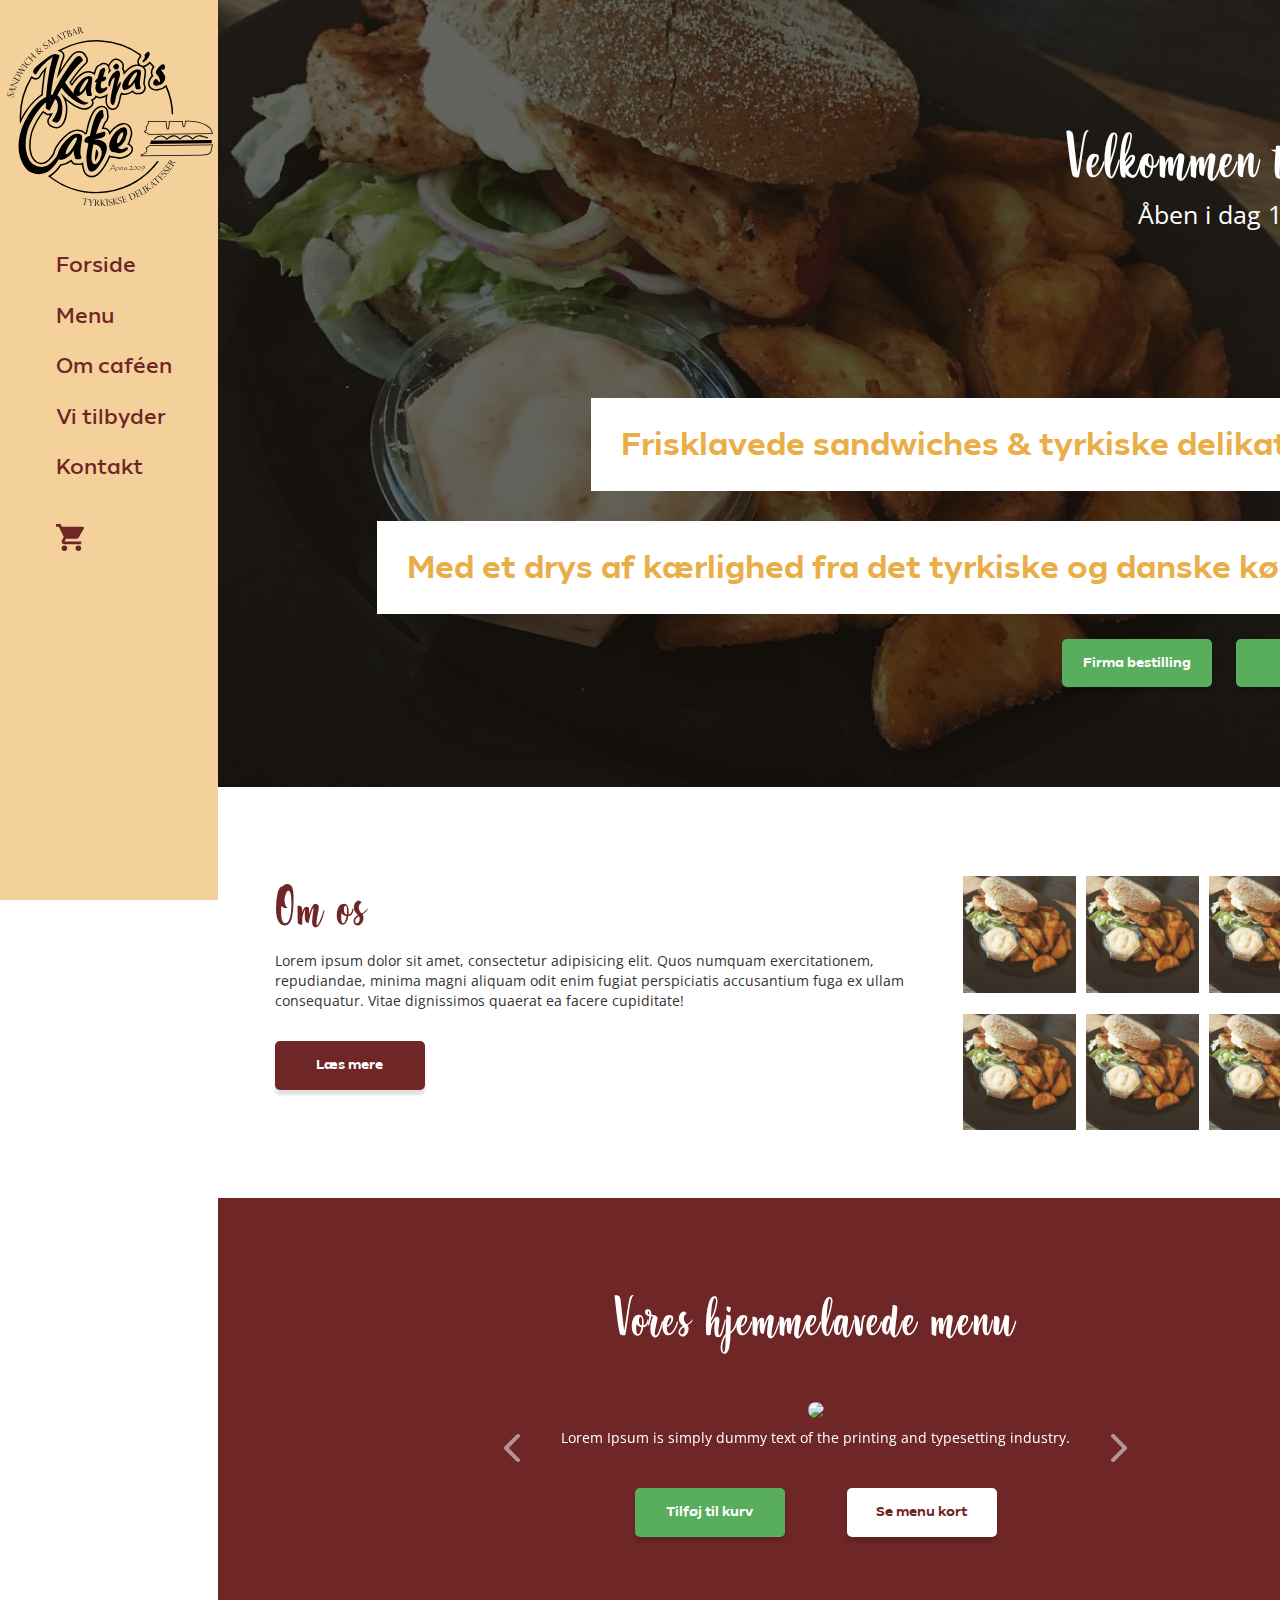
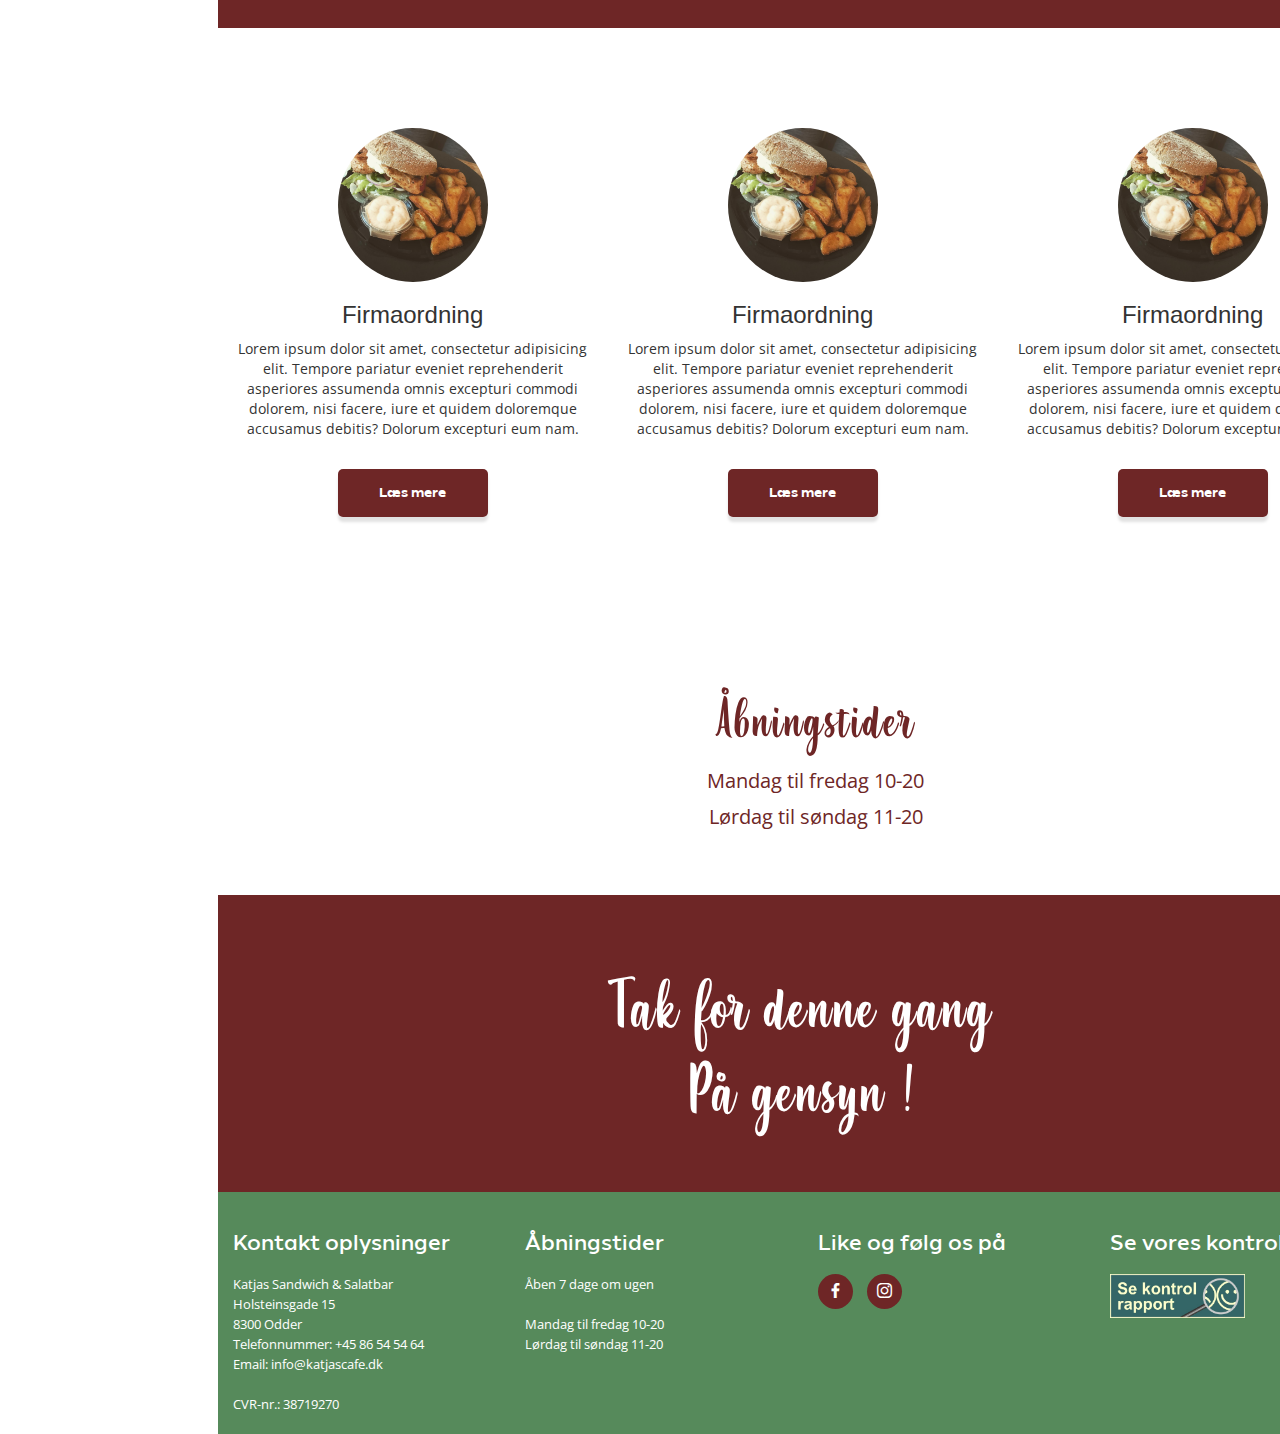
==== commit 7c55badb: "HTML + CSS" ====
--- a/index.html
+++ b/index.html
@@ -77,7 +77,7 @@
             <br />
             <div class="button-container">
               <a href="#" class="btn btn-green one">Firma bestilling</a>
-              <a href="#" class="btn btn-green">Bestil nu</a>
+              <a href="menu.html" class="btn btn-green">Bestil nu</a>
             </div>
           </div>
         </div>
@@ -96,7 +96,7 @@
             <p>Lorem ipsum dolor sit amet, consectetur adipisicing elit. Quos numquam exercitationem, repudiandae, minima magni aliquam odit enim fugiat perspiciatis accusantium fuga ex ullam consequatur. Vitae dignissimos quaerat ea facere cupiditate!</p>
             <br />
             <!-- CTA knap -->
-            <a href="#" class="btn btn-brown">Læs mere</a>
+            <a href="om-os.html" class="btn btn-brown">Læs mere</a>
           </div>
           <div class="col-lg-5">
             <img src="images/test.jpg" alt="Test" />
@@ -158,12 +158,38 @@
           </div>
         </div>
         <div class="row text-center">
-          <a href="#" class="btn btn-green ">Tilføj til kurv</a>
-          <a href="#" class="btn btn-brown-rev">Se menu kort</a>
+          <button type="button" class="btn btn-green" data-toggle="modal" data-target="#myModal">Tilføj til kurv</button>
+          <a href="menu.html" class="btn btn-brown-rev">Se menu kort</a>
         </div>
       </div>
     </section>
     <!-- Slut ektion for menu -->
+
+    <!-- Pop up vindue for det specifikke madvalg  -->
+    <div class="modal fade" id="myModal" role="dialog">
+      <div class="modal-dialog">
+        <!-- Mad indhold-->
+        <div class="modal-content">
+          <div class="modal-header">
+            <button type="button" class="close" data-dismiss="modal"><img src="images/close.svg" alt="Close button" /></button>
+            <h4 class="modal-title">Katjas Cafeburger</h4>
+            <P>Kylling, brød, ost, chilli & chilli</P>
+            <h5 class="modal-price">65,-</h5>
+          </div>
+          <div class="modal-body text-center">
+            <img src="images/test.jpg" class="img-circle menu_img" />
+            <h5>Hvor mange antal?</h5>
+            <input type="text" class="form-control">
+          </div>
+          <div class="modal-footer">
+            <!-- CTA knapper - enten gå til bestilling eller fortsætte indkøb -->
+            <a href="bestilling.html" class="btn btn-green" title="Gå til bestiling">Gå til bestilling</a>
+            <button type="button" class="btn btn-brown" data-dismiss="modal">Fortsæt indkøb</button>
+          </div>
+        </div>
+
+      </div>
+    </div>
 
     <!-- Sektion for vi tilbyder desk -->
     <section class="section-offer-desk">
@@ -208,7 +234,7 @@
             <br />
             <h3 class="text-uppercase fcolor-white heading-heliosSemibold">Har vi været odders favorit madsted <br />for mange familer</h3>
             <br />
-            <a href="#" class="btn btn-orange ">Læs mere om os</a>
+            <a href="om-os.html" class="btn btn-orange ">Læs mere om os</a>
           </div>
         </div>
       </div>
--- a/css/styles.css
+++ b/css/styles.css
@@ -175,8 +175,12 @@
   width: 16px !important;
 }
 
-.phone, .mail, .address{
+.phone, .mail, .address {
   width: 25px;
+}
+
+.insta {
+  width: 46px;
 }
 
 @media(min-width:992px) {
@@ -619,13 +623,11 @@
     display: block;
     padding: 68px 42px;
   }
-
-  section.section-desk-about img{
+  section.section-desk-about img {
     width: 113px;
     margin-top: 21px;
     margin-left: 6px;
   }
-
   /* Css regler til menu sektion desk */
   section.section-homepage-menu {
     padding: 68px 13px;
@@ -676,12 +678,13 @@
   section.section-welcome .heading-area .desk-welcome {
     display: block;
     margin-right: 40px;
+    margin-bottom: 145px;
   }
   section.section-welcome .heading-area .desk-welcome h3 {
     font-size: 70px;
     margin-bottom: 0;
   }
-  section.section-welcome .heading-area .desk-welcome  p {
+  section.section-welcome .heading-area .desk-welcome p {
     font-size: 25px;
     margin-bottom: 20px;
   }
@@ -690,433 +693,726 @@
     margin-right: 20px;
   }
 }
-  /************************************************
+
+/************************************************
 
 CSS REGLER FOR SECTIONS PÅ MENU SIDEN
 
 *************************************************/
-  section.section-menu-mobile {
-    padding: 50px 13px;
-    background-color: #ffffff;
-    text-align: center;
-  }
-  section.section-menu-mobile .heading-area {
-    margin-top: 77px;
-  }
-  section.section-menu-mobile h2 {
-    font-size: 14px;
-    line-height: 19px;
-  }
-  section.section-menu-mobile h3:before {
-    content: "";
-    width: 43px;
-    height: 2px;
-    background-color: #6e2626;
-    position: absolute;
-    left: 54px;
-    top: 16px;
-  }
-  section.section-menu-mobile h3:after {
-    content: "";
-    width: 43px;
-    height: 2px;
-    background-color: #6e2626;
-    position: absolute;
-    right: 54px;
-    top: 18px;
-  }
-  section.section-menu-mobile .menu_item {
-    margin-bottom: 49px;
-  }
-  section.section-menu-mobile .menu_item .menu_img {
-    max-width: 95px;
-  }
-  section.section-menu-mobile .menu_item .menu_title {
-    font-family: 'HeliosBold', sans-serif;
-    font-weight: 700;
-    font-size: 12px;
-    text-transform: uppercase;
-    color: #6e2626;
-    margin-bottom: 0;
-  }
-  section.section-menu-mobile .menu_item p {
-    font-family: 'Open Sans', sans-serif;
-    color: #6e2626;
-    font-size: 12px;
-  }
-  section.section-menu-mobile .menu_item .menu_img {
-    max-width: 95px;
-    box-shadow: rgba(0, 0, 0, .117647) 0 5px 3px;
-  }
-  section.section-menu-mobile .menu_item .menu_title {
-    font-family: 'HeliosBold', sans-serif;
-    font-weight: 700;
-    font-size: 12px;
-    text-transform: uppercase;
-    color: #6e2626;
-    margin-bottom: 0;
-  }
-  section.section-menu-mobile .menu_item p {
-    font-family: 'Open Sans', sans-serif;
-    color: #6e2626;
-    font-size: 12px;
-  }
-  section.section-menu-mobile .menu_item .menu_price {
-    font-family: 'HeliosBold', sans-serif;
-    font-weight: 700;
-    font-size: 16px;
-    color: #6e2626;
-  }
-  /************************************************
+
+section.section-menu-mobile {
+  padding: 50px 13px;
+  background-color: #ffffff;
+  text-align: center;
+}
+
+section.section-menu-mobile .heading-area {
+  margin-top: 77px;
+}
+
+section.section-menu-mobile h2 {
+  font-size: 14px;
+  line-height: 19px;
+}
+
+section.section-menu-mobile h3:before, section.section-menu-mobile h3:after {
+  content: "";
+  display: inline-block;
+  width: 50%;
+  height: 2px;
+  background-color: #6e2626;
+  position: relative;
+  vertical-align: middle;
+}
+
+section.section-menu-mobile h3:before {
+  right: 0.5em;
+  margin-left: -50%;
+}
+
+section.section-menu-mobile h3:after {
+  left: 0.5em;
+  margin-right: -50%;
+}
+
+section.section-menu-mobile .menu_item {
+  margin-bottom: 49px;
+}
+
+section.section-menu-mobile .menu_item .menu_img {
+  max-width: 95px;
+}
+
+section.section-menu-mobile .menu_item .menu_title {
+  font-family: 'HeliosBold', sans-serif;
+  font-weight: 700;
+  font-size: 12px;
+  text-transform: uppercase;
+  color: #6e2626;
+  margin-bottom: 0;
+}
+
+section.section-menu-mobile .menu_item p {
+  font-family: 'Open Sans', sans-serif;
+  color: #6e2626;
+  font-size: 12px;
+}
+
+section.section-menu-mobile .menu_item .menu_img {
+  max-width: 95px;
+  box-shadow: rgba(0, 0, 0, .117647) 0 5px 3px;
+}
+
+section.section-menu-mobile .menu_item .menu_title {
+  font-family: 'HeliosBold', sans-serif;
+  font-weight: 700;
+  font-size: 12px;
+  text-transform: uppercase;
+  color: #6e2626;
+  margin-bottom: 0;
+}
+
+section.section-menu-mobile .menu_item p {
+  font-family: 'Open Sans', sans-serif;
+  color: #6e2626;
+  font-size: 12px;
+}
+
+section.section-menu-mobile .menu_item .menu_price {
+  font-family: 'HeliosBold', sans-serif;
+  font-weight: 700;
+  font-size: 16px;
+  color: #6e2626;
+}
+
+/************************************************
 
 CSS REGLER FOR SECTIONS PÅ BESTILLINGS SIDEN
 
 *************************************************/
-  section.section-order {
-    padding: 50px 13px;
-    background-color: #ffffff;
-  }
-  /** CSS regler for ordre indhold **/
-  section.section-order .order-content {
-    padding-top: 73px;
-    padding-left: 47px;
-    padding-right: 47px;
-  }
-  section.section-order .order-content .order-box {
-    margin-bottom: 26px;
-    border-bottom: 1px solid #6e2626;
-  }
-  section.section-order .order-content h2 {
-    margin-bottom: 50px;
-  }
-  section.section-order .order-content .order-box h3 {
-    font-family: 'HeliosBold', sans-serif;
-    font-weight: 700;
-    font-size: 12px;
-    text-transform: uppercase;
-    color: #6e2626;
-    margin-bottom: 0;
-  }
-  section.section-order .order-content .order-box p {
-    font-family: 'Open Sans', sans-serif;
-    color: #6e2626;
-    font-size: 12px;
-  }
-  section.section-order .order-price-box {
-    display: flex;
+
+section.section-order {
+  padding: 50px 13px;
+  background-color: #ffffff;
+}
+
+/** CSS regler for ordre indhold **/
+
+section.section-order .order-content {
+  padding-top: 73px;
+  padding-left: 47px;
+  padding-right: 47px;
+}
+
+section.section-order .order-content .order-box {
+  margin-bottom: 26px;
+  border-bottom: 1px solid #6e2626;
+}
+
+section.section-order .order-content h2 {
+  margin-bottom: 50px;
+}
+
+section.section-order .order-content .order-box h3 {
+  font-family: 'HeliosBold', sans-serif;
+  font-weight: 700;
+  font-size: 12px;
+  text-transform: uppercase;
+  color: #6e2626;
+  margin-bottom: 0;
+}
+
+section.section-order .order-content .order-box p {
+  font-family: 'Open Sans', sans-serif;
+  color: #6e2626;
+  font-size: 12px;
+}
+
+section.section-order .order-price-box {
+  display: flex;
+  background-color: #6e2626;
+  color: #ffffff;
+  border-radius: 6px;
+  max-width: 250px;
+  margin: 0 auto;
+  padding: 14px;
+}
+
+section.section-order .order-price-box h3 {
+  display: flex;
+  align-items: center;
+  font-family: 'Open Sans', sans-serif;
+  font-size: 17px;
+  margin-top: 0;
+  margin-bottom: 0;
+}
+
+/** CSS regler for ordre formular **/
+
+section.section-order .order-form {
+  margin-top: 70px;
+  padding-left: 47px;
+  padding-right: 47px;
+}
+
+section.section-order .order-form p {
+  font-family: 'Open Sans', sans-serif;
+  font-size: 15px;
+  color: #6e2626;
+  text-align: center;
+  margin-bottom: 40px;
+}
+
+section.section-order .order-form .form-control {
+  margin: auto;
+  margin-bottom: 24px;
+  border: none;
+  box-shadow: rgba(0, 0, 0, .117647) 0 5px 3px;
+}
+
+section.section-order .order-form input::placeholder, section.section-order .order-form textarea::placeholder {
+  font-family: 'Open Sans', sans-serif !important;
+  font-size: 11px !important;
+  color: #b0b0b0 !important;
+}
+
+section.section-order .order-form .form-check label {
+  margin-right: 29px;
+}
+
+section.section-order .order-form .form-check label .label-text {
+  display: block;
+  font-family: 'Open Sans', sans-serif !important;
+  font-size: 9px !important;
+  color: #6e2626 !important;
+}
+
+section.section-order .order-form .btn-green {
+  margin-top: 30px;
+}
+
+/************************************************
+
+CSS REGLER FOR SECTIONS PÅ KONTAKT SIDEN PÅ MOBILE
+
+*************************************************/
+
+section.section-desk-contact-form, section.section-desk-contact-info {
+  display: none;
+}
+
+section.section-contact-mobile {
+  padding: 50px 13px;
+  background-color: #ffffff;
+}
+
+/** Css regler for kontaktoplysninger **/
+
+section.section-contact-mobile .contact-info-box {
+  background-color: #6e2626;
+  border-radius: 6px;
+  margin-bottom: 15px;
+}
+
+section.section-contact-mobile .contact-info-box:first-child {
+  margin-top: 50px;
+}
+
+section.section-contact-mobile .contact-info-box .contact-info-meta {
+  display: inline-block;
+}
+
+section.section-contact-mobile .contact-info-box img {
+  margin-right: 24px;
+  margin-left: 24px;
+  margin-bottom: 20px;
+}
+
+section.section-contact-mobile .contact-info-box .contact-info-meta h3 {
+  font-family: 'HeliosBold', sans-serif;
+  font-weight: 700;
+  font-size: 13px;
+  color: #eaae48;
+  margin-bottom: 0;
+}
+
+section.section-contact-mobile .contact-info-box .contact-info-meta p {
+  font-family: 'Open sans', sans-serif;
+  font-size: 12px;
+  color: #ffffff;
+}
+
+/** Css regler for kontaktoplysninger **/
+
+section.section-contact-mobile .contact-form-container {
+  background-color: #6e2626;
+  border-radius: 6px;
+  margin-top: 21px;
+  padding: 20px 14px;
+}
+
+section.section-contact-mobile .contact-form-container .contact-form-meta h3 {
+  font-family: 'HeliosBold', sans-serif;
+  font-weight: 700;
+  font-size: 15px;
+  color: #eaae48;
+  text-transform: uppercase;
+}
+
+section.section-contact-mobile .contact-form-container .contact-form-meta p {
+  font-family: 'Open sans', sans-serif;
+  font-size: 13px;
+  color: #ffffff;
+  margin-bottom: 30px;
+}
+
+/** Css regler for kontaktformular **/
+
+section.section-contact-mobile .contact-form-container .form-control {
+  border: none;
+  box-shadow: rgba(0, 0, 0, .117647) 0 5px 3px;
+  margin-bottom: 21px;
+}
+
+section.section-contact-mobile .contact-form-container .btn {
+  margin-bottom: 26px;
+}
+
+/** Css regler Google Map **/
+
+section.section-contact-mobile .heading-area {
+  margin-top: 41px;
+  margin-bottom: 41;
+}
+
+section.section-contact-mobile .heading-area h3 {
+  display: block;
+  overflow: hidden;
+}
+
+section.section-contact-mobile .heading-area h3:before, section.section-contact-mobile .heading-area h3:after {
+  content: "";
+  display: inline-block;
+  width: 50%;
+  height: 2px;
+  background-color: #6e2626;
+  position: relative;
+  vertical-align: middle;
+}
+
+section.section-contact-mobile .heading-area h3:before {
+  right: 0.5em;
+  margin-left: -50%;
+}
+
+section.section-contact-mobile .heading-area h3:after {
+  left: 0.5em;
+  margin-right: -50%;
+}
+
+/************************************************
+
+CSS REGLER FOR SECTIONS PÅ KONTAKT SIDEN PÅ DESKTOP
+
+*************************************************/
+
+@media(min-width: 922px) {
+  section.section-desk-contact-form, section.section-desk-contact-info {
+    display: block;
+  }
+  .section-contact-mobile {
+    display: none;
+  }
+  /** Css regler for kontakt oplysninger + Google map på desktop */
+  section.section-desk-contact-info {
+    padding: 90px 50px;
     background-color: #6e2626;
     color: #ffffff;
-    border-radius: 6px;
-    max-width: 250px;
-    margin: 0 auto;
-    padding: 14px;
-  }
-  section.section-order .order-price-box h3 {
+  }
+  section.section-desk-contact-info h2 {
+    font-family: 'HeliosSemibold', sans-serif;
+    color: #ffffff;
+    margin-bottom: 25px;
+  }
+  section.section-desk-contact-info .contact-desk-info-meta {
+    margin-bottom: 30px;
+  }
+  section.section-desk-contact-info .contact-desk-info-meta:last-child {
+    margin-top: 80px;
+  }
+  section.section-desk-contact-info .contact-desk-info-meta span {
+    font-family: 'Open sans', sans-serif;
+    font-size: 20px;
+    margin-left: 18px;
+    vertical-align: middle;
+  }
+  section.section-desk-contact-info .contact-desk-info-meta .phone, section.section-desk-contact-info .contact-desk-info-meta .mail, section.section-desk-contact-info .contact-desk-info-meta .adress {
+    width: 24px;
+  }
+  section.section-desk-contact-info .soc li a {
+    background-color: #ffffff;
+    color: #6e2626;
+    width: 90px;
+    height: 90px;
+    font-size: 44px;
     display: flex;
+    justify-content: center;
     align-items: center;
-    font-family: 'Open Sans', sans-serif;
-    font-size: 17px;
-    margin-top: 0;
-    margin-bottom: 0;
-  }
-  /** CSS regler for ordre formular **/
-  section.section-order .order-form {
-    margin-top: 70px;
-    padding-left: 47px;
-    padding-right: 47px;
-  }
-  section.section-order .order-form p {
-    font-family: 'Open Sans', sans-serif;
-    font-size: 15px;
-    color: #6e2626;
-    text-align: center;
-    margin-bottom: 40px;
-  }
-  section.section-order .order-form .form-control {
-    margin: auto;
-    margin-bottom: 24px;
-    border: none;
-    box-shadow: rgba(0, 0, 0, .117647) 0 5px 3px;
-  }
-  section.section-order .order-form input::placeholder, section.section-order .order-form textarea::placeholder {
-    font-family: 'Open Sans', sans-serif !important;
-    font-size: 11px !important;
-    color: #b0b0b0 !important;
-  }
-  section.section-order .order-form .form-check label {
-    margin-right: 29px;
-  }
-  section.section-order .order-form .form-check label .label-text {
-    display: block;
-    font-family: 'Open Sans', sans-serif !important;
-    font-size: 9px !important;
-    color: #6e2626 !important;
-  }
-  section.section-order .order-form .btn-green {
-    margin-top: 30px;
-  }
-  /************************************************
-
-CSS REGLER FOR SECTIONS PÅ KONTAKT SIDEN PÅ MOBILE
-
-*************************************************/
-  section.section-contact-mobile {
-    padding: 50px 13px;
-    background-color: #ffffff;
-  }
-  /** Css regler for kontaktoplysninger **/
-  section.section-contact-mobile .contact-info-box {
-    background-color: #6e2626;
-    border-radius: 6px;
-    margin-bottom: 15px;
-  }
-  section.section-contact-mobile .contact-info-box:first-child {
-    margin-top: 50px;
-  }
-  section.section-contact-mobile .contact-info-box .contact-info-meta {
-    display: inline-block;
-  }
-  section.section-contact-mobile .contact-info-box img {
-    margin-right: 24px;
-    margin-left: 24px;
-    margin-bottom: 20px;
-  }
-  section.section-contact-mobile .contact-info-box .contact-info-meta h3 {
-    font-family: 'HeliosBold', sans-serif;
-    font-weight: 700;
-    font-size: 13px;
-    color: #eaae48;
-    margin-bottom: 0;
-  }
-  section.section-contact-mobile .contact-info-box .contact-info-meta p {
-    font-family: 'Open sans', sans-serif;
-    font-size: 12px;
-    color: #ffffff;
-  }
-  /** Css regler for kontaktoplysninger **/
-  section.section-contact-mobile .contact-form-container {
-    background-color: #6e2626;
-    border-radius: 6px;
-    margin-top: 21px;
-    padding: 20px 14px;
-  }
-  section.section-contact-mobile .contact-form-container .contact-form-meta h3 {
-    font-family: 'HeliosBold', sans-serif;
-    font-weight: 700;
-    font-size: 15px;
-    color: #eaae48;
-    text-transform: uppercase;
-  }
-  section.section-contact-mobile .contact-form-container .contact-form-meta p {
-    font-family: 'Open sans', sans-serif;
-    font-size: 13px;
-    color: #ffffff;
-    margin-bottom: 30px;
-  }
-  /** Css regler for kontaktformular **/
-  section.section-contact-mobile .contact-form-container .form-control {
-    border: none;
-    box-shadow: rgba(0, 0, 0, .117647) 0 5px 3px;
-    margin-bottom: 21px;
-  }
-  section.section-contact-mobile .contact-form-container .btn {
-    margin-bottom: 26px;
-  }
-  /** Css regler Google Map **/
-  section.section-contact-mobile .heading-area {
-    margin-top: 41px;
-    margin-bottom: 41;
-  }
-  section.section-contact-mobile .heading-area h3 {
-    display: block;
-    overflow: hidden;
-  }
-  section.section-contact-mobile .heading-area h3:before, section.section-contact-mobile .heading-area h3:after {
-    content: "";
-    display: inline-block;
-    width: 50%;
-    height: 2px;
-    background-color: #6e2626;
-    position: relative;
-    vertical-align: middle;
-  }
-  section.section-contact-mobile .heading-area h3:before {
-    right: 0.5em;
-    margin-left: -50%;
-  }
-  section.section-contact-mobile .heading-area h3:after {
-    left: 0.5em;
-    margin-right: -50%;
-  }
-  /************************************************
+    margin-right: 60px;
+  }
+  section.section-desk-contact-info iframe {
+    margin-top: 33px;
+  }
+  /** Css regler for kontakt formular */
+  section.section-desk-contact-form {
+    padding: 90px 0;
+  }
+  section.section-desk-contact-form p {
+    padding-left: 52px;
+    padding-right: 57px;
+  }
+  section.section-desk-contact-form h2 {
+    font-size: 79px;
+    margin-bottom: 70px;
+  }
+  section.section-desk-contact-form .form-control {
+    margin-bottom: 25px;
+    max-width: 460px;
+  }
+  section.section-desk-contact-form textarea.form-control {
+    height: 150px;
+  }
+}
+
+/************************************************
+
+CSS REGLER FOR SECTIONS OM OS PÅ MOBILE
+
+*************************************************/
+
+section.section-about-mobile {
+  padding: 100px 0;
+}
+
+section.section-about-mobile h2{
+  margin-bottom: 28px;
+}
+
+section.section-about-mobile h2:before,
+section.section-about-mobile h2:after {
+  content: "";
+  display: inline-block;
+  width: 20%;
+  height: 2px;
+  background-color: #6e2626;
+  position: relative;
+  vertical-align: middle;
+}
+
+section.section-about-mobile h2:before{
+  right: 0.5em;
+  margin-left: -20%;
+}
+
+section.section-about-mobile h2:after{
+  left: 0.5em;
+  margin-right: -20%;
+}
+
+section.section-about-mobile p {
+  font-family: 'Open Sans', sans-serif;
+  color: #6e2626;
+  text-align: center;
+  margin-top: 27px;
+  margin-bottom: 27px;
+  padding: 0 25px 0 25px;
+}
+
+section.section-about-mobile .service-items {
+  position: relative;
+  height: 316px;
+  margin-bottom: 45px;
+}
+
+section.section-about-mobile .service-items a {
+  background-repeat: repeat;
+  background-position: center center;
+  background-size: cover;
+  position: absolute;
+  width: 100%;
+  height: 100%;
+}
+
+section.section-about-mobile .service-items .service-content {
+  background-color: rgba(110, 38, 38, 0.9);
+  color: #eaae48;
+  padding: 25px 25px;
+  position: absolute;
+  left: 0;
+  bottom: 0;
+  width: 100%;
+}
+
+section.section-about-mobile .img-circle{
+  width: 146px;
+  height: 146px;
+  margin: 0 auto;
+}
+
+/************************************************
+
+CSS REGLER FOR SECTIONS PÅ VI TILBTYDER SIDEN
+
+*************************************************/
+
+/** Css regler for favorite sandwich section **/
+
+section.section-service-favorite-sandwich {
+  background-color: #6e2626;
+  color: #fffff;
+  padding: 50px 55px;
+}
+
+section.section-service-favorite-sandwich h3 {
+  margin-top: 66px;
+}
+
+section.section-service-favorite-sandwich p {
+  font-family: 'Open sans', sans-serif;
+  padding-right: 142px;
+  line-height: 2;
+  margin-bottom: 50px;
+}
+
+section.section-service-favorite-sandwich a {
+  font-family: 'HeliosBold', sans-serif;
+  color: #ffffff;
+  margin-left: 322px;
+}
+
+section.section-service-favorite-sandwich img {
+  margin-left: 10px;
+}
+
+/** Css regler for firma bestilling sektion **/
+
+section.section-service-firma {
+  padding: 50px 55px;
+  color: #6e2626;
+}
+
+section.section-service-firma h2 {
+  margin-bottom: 40px;
+}
+
+section.section-service-firma p {
+  padding-right: 231px;
+  margin-bottom: 40px;
+}
+
+/************************************************
 
 CSS REGLER FOR SOCIALE MEDIER IKONER
 
 *************************************************/
+
+@font-face {
+  font-family: 'si';
+  src: url("../fonts/socicon.eot");
+  src: url("../fonts/socicon.eot?#iefix") format("embedded-opentype"), url("../fonts/socicon.woff") format("woff"), url("../fonts/socicon.ttf") format("truetype"), url("../fonts/ocicon.svg#icomoonregular") format("svg");
+  font-weight: normal;
+  font-style: normal;
+}
+
+@media screen and (-webkit-min-device-pixel-ratio: 0) {
   @font-face {
-    font-family: 'si';
-    src: url("../fonts/socicon.eot");
-    src: url("../fonts/socicon.eot?#iefix") format("embedded-opentype"), url("../fonts/socicon.woff") format("woff"), url("../fonts/socicon.ttf") format("truetype"), url("../fonts/ocicon.svg#icomoonregular") format("svg");
-    font-weight: normal;
-    font-style: normal;
-  }
-  @media screen and (-webkit-min-device-pixel-ratio: 0) {
-    @font-face {
-      font-family: si;
-      src: url("../fonts/socicon.svg") format(svg);
-    }
-  }
-  .soc {
-    overflow: hidden;
-    margin: 0;
-    padding: 0;
-    list-style: none;
-  }
-  .soc li {
-    display: inline-block;
-    *display: inline;
-    zoom: 1;
-  }
-  .soc li a {
-    font-family: si !important;
-    font-style: normal;
-    font-weight: 400;
-    -webkit-font-smoothing: antialiased;
-    -moz-osx-font-smoothing: grayscale;
-    -webkit-box-sizing: border-box;
-    -moz-box-sizing: border-box;
-    -ms-box-sizing: border-box;
-    -o-box-sizing: border-box;
-    box-sizing: border-box;
-    overflow: hidden;
-    text-decoration: none;
-    text-align: center;
-    display: block;
-    position: relative;
-    z-index: 1;
-    width: 35px;
-    height: 35px;
-    line-height: 33px;
-    font-size: 15px;
-    -webkit-border-radius: 10px;
-    -moz-border-radius: 10px;
-    border-radius: 50%;
-    margin-right: 10px;
-    color: #ffffff !important;
-    background-color: #6e2626 !important;
-  }
-  .soc-icon-last {
-    margin: 0 !important;
-  }
-  .soc-facebook:before {
-    content: '\e041';
-  }
-  .soc-instagram:before {
-    content: '\e057';
-  }
-  /************************************************
+    font-family: si;
+    src: url("../fonts/socicon.svg") format(svg);
+  }
+}
+
+.soc {
+  overflow: hidden;
+  margin: 0;
+  padding: 0;
+  list-style: none;
+}
+
+.soc li {
+  display: inline-block;
+  *display: inline;
+  zoom: 1;
+}
+
+.soc li a {
+  font-family: si !important;
+  font-style: normal;
+  font-weight: 400;
+  -webkit-font-smoothing: antialiased;
+  -moz-osx-font-smoothing: grayscale;
+  -webkit-box-sizing: border-box;
+  -moz-box-sizing: border-box;
+  -ms-box-sizing: border-box;
+  -o-box-sizing: border-box;
+  box-sizing: border-box;
+  overflow: hidden;
+  text-decoration: none;
+  text-align: center;
+  display: block;
+  position: relative;
+  z-index: 1;
+  width: 35px;
+  height: 35px;
+  line-height: 33px;
+  font-size: 15px;
+  -webkit-border-radius: 10px;
+  -moz-border-radius: 10px;
+  border-radius: 50%;
+  margin-right: 10px;
+  color: #ffffff;
+  background-color: #6e2626;
+}
+
+.soc-icon-last {
+  margin: 0 !important;
+}
+
+.soc-facebook:before {
+  content: '\e041';
+}
+
+.soc-instagram:before {
+  content: '\e057';
+}
+
+/************************************************
 
 CSS REGLER FOR CAROUSEL/SLIDER
 
 *************************************************/
-  /* carousel */
-  #menu-carousel {
-    padding: 0 10px 30px 10px;
-    margin-top: 30px;
-  }
-  /* Kontrol knapper  */
-  #menu-carousel .carousel-control {
-    background: none;
-    color: #222;
-    font-size: 2.3em;
-    text-shadow: none;
-    margin-top: 30px;
-  }
-  /* Forrige knap  */
-  #menu-carousel .carousel-control.left {
-    left: 15px;
-  }
-  /* Næste knap  */
-  #menu-carousel .carousel-control.right {
-    right: 15px !important;
-  }
-  .item blockquote {
-    color: #ffffff;
-    font-size: 14px;
-    border-left: none;
-    margin: 0;
-  }
-  .item blockquote img {
-    margin-bottom: 10px;
-  }
-  /************************************************
+
+/* carousel */
+
+#menu-carousel {
+  padding: 0 10px 30px 10px;
+  margin-top: 30px;
+}
+
+/* Kontrol knapper  */
+
+#menu-carousel .carousel-control {
+  background: none;
+  color: #222;
+  font-size: 2.3em;
+  text-shadow: none;
+  margin-top: 30px;
+}
+
+/* Forrige knap  */
+
+#menu-carousel .carousel-control.left {
+  left: 15px;
+}
+
+/* Næste knap  */
+
+#menu-carousel .carousel-control.right {
+  right: 15px !important;
+}
+
+.item blockquote {
+  color: #ffffff;
+  font-size: 14px;
+  border-left: none;
+  margin: 0;
+}
+
+.item blockquote img {
+  margin-bottom: 10px;
+}
+
+/************************************************
 
 CSS REGLER FOR MODAL PÅ MOBILE
 
 *************************************************/
-  .close {
-    opacity: 1;
-  }
-  .close img {
-    width: 24px;
-  }
-  .modal-dialog {
-    margin: 80px auto;
-    max-width: 280px;
-  }
-  .modal-dialog .modal-content .modal-header {
-    border-bottom: none;
-    padding: 15px 15px 0 15px;
-  }
-  .modal-dialog .modal-content .modal-header .modal-title {
-    font-family: 'HeliosBold', sans-serif;
-    font-weight: 700;
-    font-size: 16px;
-    text-transform: uppercase;
-    color: #6e2626;
-    text-align: center;
-    margin-top: 50px;
-  }
-  .modal-dialog .modal-content .modal-header p {
-    font-family: 'Open Sans', sans-serif;
-    color: #6e2626;
-    font-size: 13px;
-    text-align: center;
-  }
-  .modal-dialog .modal-content .modal-header .modal-price {
-    font-family: 'HeliosBold', sans-serif;
-    font-weight: 700;
-    font-size: 25px;
-    color: #6e2626;
-    text-align: center;
-  }
-  .modal-dialog .modal-content .modal-body {
-    padding: 0 15px 15px 15px;
-  }
-  .modal-dialog .modal-content .modal-body h5 {
-    font-family: 'Open Sans', sans-serif;
-    font-size: 12px;
-    color: #6e2626;
-    margin-top: 30px;
-    margin-bottom: 19px;
-  }
-  .modal-dialog .modal-content .modal-body img {
-    max-width: 95px;
-    box-shadow: rgba(0, 0, 0, .117647) 0 5px 3px;
-  }
-  .modal-dialog .modal-content .modal-body .form-control {
-    max-width: 185px;
-    margin: auto;
-    border: none;
-    box-shadow: rgba(0, 0, 0, .117647) 0 5px 3px;
-  }
-  .modal-dialog .modal-content .modal-footer {
-    border-top: none;
-    text-align: center;
-  }
-  .modal-dialog .modal-content .modal-footer .btn-green {
-    margin-bottom: 13px;
-  }
-  .modal-dialog .modal-content .modal-footer .btn-brown {
-    margin-bottom: 30px;
-  }
+
+.close {
+  opacity: 1;
+}
+
+.close img {
+  width: 24px;
+}
+
+.modal-dialog {
+  margin: 80px auto;
+  max-width: 280px;
+}
+
+.modal-dialog .modal-content .modal-header {
+  border-bottom: none;
+  padding: 15px 15px 0 15px;
+}
+
+.modal-dialog .modal-content .modal-header .modal-title {
+  font-family: 'HeliosBold', sans-serif;
+  font-weight: 700;
+  font-size: 16px;
+  text-transform: uppercase;
+  color: #6e2626;
+  text-align: center;
+  margin-top: 50px;
+}
+
+.modal-dialog .modal-content .modal-header p {
+  font-family: 'Open Sans', sans-serif;
+  color: #6e2626;
+  font-size: 13px;
+  text-align: center;
+}
+
+.modal-dialog .modal-content .modal-header .modal-price {
+  font-family: 'HeliosBold', sans-serif;
+  font-weight: 700;
+  font-size: 25px;
+  color: #6e2626;
+  text-align: center;
+}
+
+.modal-dialog .modal-content .modal-body {
+  padding: 0 15px 15px 15px;
+}
+
+.modal-dialog .modal-content .modal-body h5 {
+  font-family: 'Open Sans', sans-serif;
+  font-size: 12px;
+  color: #6e2626;
+  margin-top: 30px;
+  margin-bottom: 19px;
+}
+
+.modal-dialog .modal-content .modal-body img {
+  max-width: 95px;
+  box-shadow: rgba(0, 0, 0, .117647) 0 5px 3px;
+}
+
+.modal-dialog .modal-content .modal-body .form-control {
+  max-width: 185px;
+  margin: auto;
+  border: none;
+  box-shadow: rgba(0, 0, 0, .117647) 0 5px 3px;
+}
+
+.modal-dialog .modal-content .modal-footer {
+  border-top: none;
+  text-align: center;
+}
+
+.modal-dialog .modal-content .modal-footer .btn-green {
+  margin-bottom: 13px;
+}
+
+.modal-dialog .modal-content .modal-footer .btn-brown {
+  margin-bottom: 30px;
+}
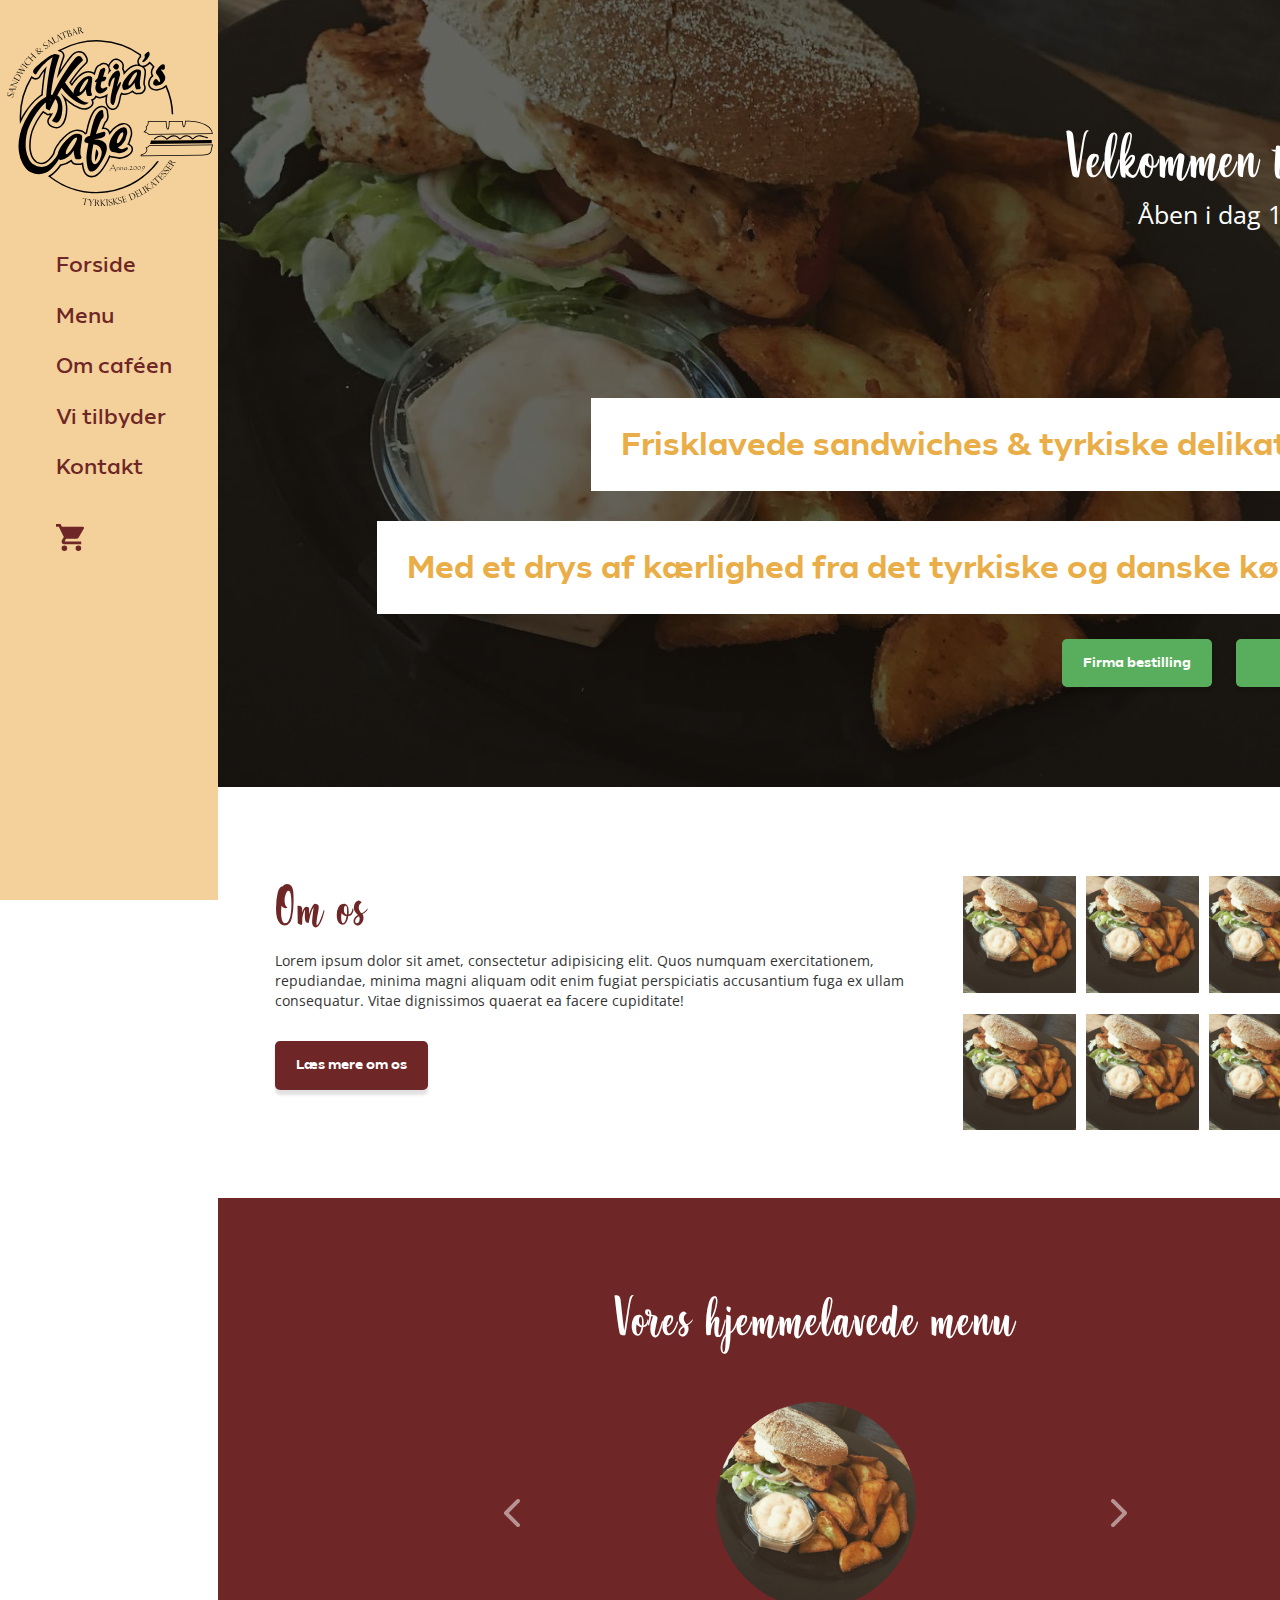
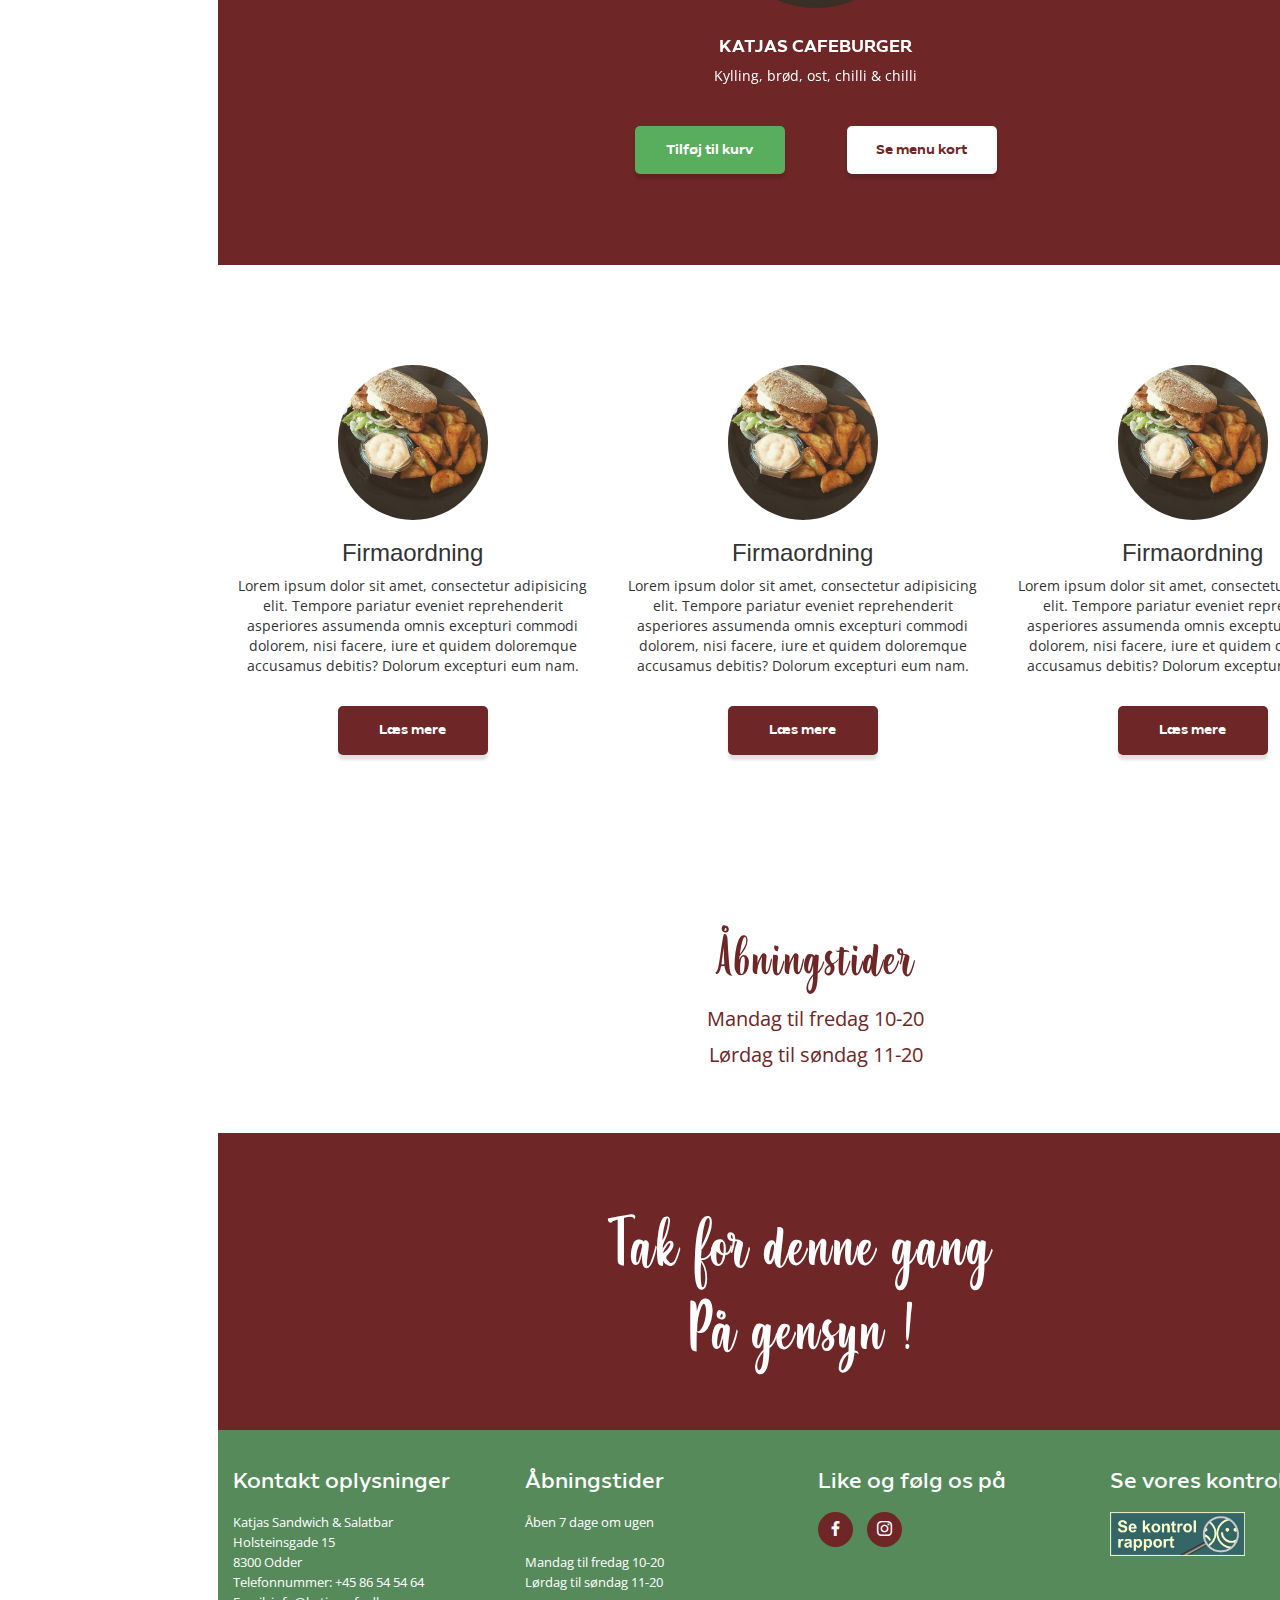
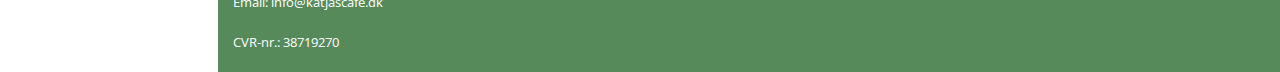
==== commit e8711e6d: "HTML + CSS" ====
--- a/index.html
+++ b/index.html
@@ -96,7 +96,7 @@
             <p>Lorem ipsum dolor sit amet, consectetur adipisicing elit. Quos numquam exercitationem, repudiandae, minima magni aliquam odit enim fugiat perspiciatis accusantium fuga ex ullam consequatur. Vitae dignissimos quaerat ea facere cupiditate!</p>
             <br />
             <!-- CTA knap -->
-            <a href="om-os.html" class="btn btn-brown">Læs mere</a>
+            <a href="om-os.html" class="btn btn-brown">Læs mere om os</a>
           </div>
           <div class="col-lg-5">
             <img src="images/test.jpg" alt="Test" />
@@ -129,10 +129,11 @@
                   <blockquote>
                     <div class="row text-center">
                       <div class="col-sm-12 text-center">
-                        <img class="img-circle" src="http://www.reactiongifs.com/r/overbite.gif">
+                        <img class="img-circle" src="images/test.jpg">
                       </div>
                       <div class="col-sm-12">
-                        <p>Lorem Ipsum is simply dummy text of the printing and typesetting industry.</p>
+                        <h3>Katjas Cafeburger</h3>
+                        <P>Kylling, brød, ost, chilli & chilli</P>
                       </div>
                     </div>
                   </blockquote>
--- a/css/styles.css
+++ b/css/styles.css
@@ -491,6 +491,13 @@
   font-size: 39px;
 }
 
+section.section-homepage-menu h3 {
+  font-family: 'HeliosBold', sans-serif;
+  font-weight: 700;
+  font-size: 16px;
+  text-transform: uppercase;
+}
+
 section.section-homepage-menu img {
   width: 100px;
 }
@@ -641,6 +648,11 @@
   section.section-homepage-menu img {
     width: 200px;
   }
+
+  section.section-homepage-menu #menu-carousel .carousel-control{
+    margin-top: 95px;
+  }
+
   /* Css regler til vi tilbyder desk*/
   section.section-offer-desk {
     display: block;
@@ -1094,12 +1106,11 @@
   padding: 100px 0;
 }
 
-section.section-about-mobile h2{
+section.section-about-mobile h2 {
   margin-bottom: 28px;
 }
 
-section.section-about-mobile h2:before,
-section.section-about-mobile h2:after {
+section.section-about-mobile h2:before, section.section-about-mobile h2:after {
   content: "";
   display: inline-block;
   width: 20%;
@@ -1109,12 +1120,12 @@
   vertical-align: middle;
 }
 
-section.section-about-mobile h2:before{
+section.section-about-mobile h2:before {
   right: 0.5em;
   margin-left: -20%;
 }
 
-section.section-about-mobile h2:after{
+section.section-about-mobile h2:after {
   left: 0.5em;
   margin-right: -20%;
 }
@@ -1141,6 +1152,10 @@
   position: absolute;
   width: 100%;
   height: 100%;
+}
+
+section.section-about-mobile .service-items p {
+ color: #fff;
 }
 
 section.section-about-mobile .service-items .service-content {
@@ -1153,7 +1168,7 @@
   width: 100%;
 }
 
-section.section-about-mobile .img-circle{
+section.section-about-mobile .img-circle {
   width: 146px;
   height: 146px;
   margin: 0 auto;
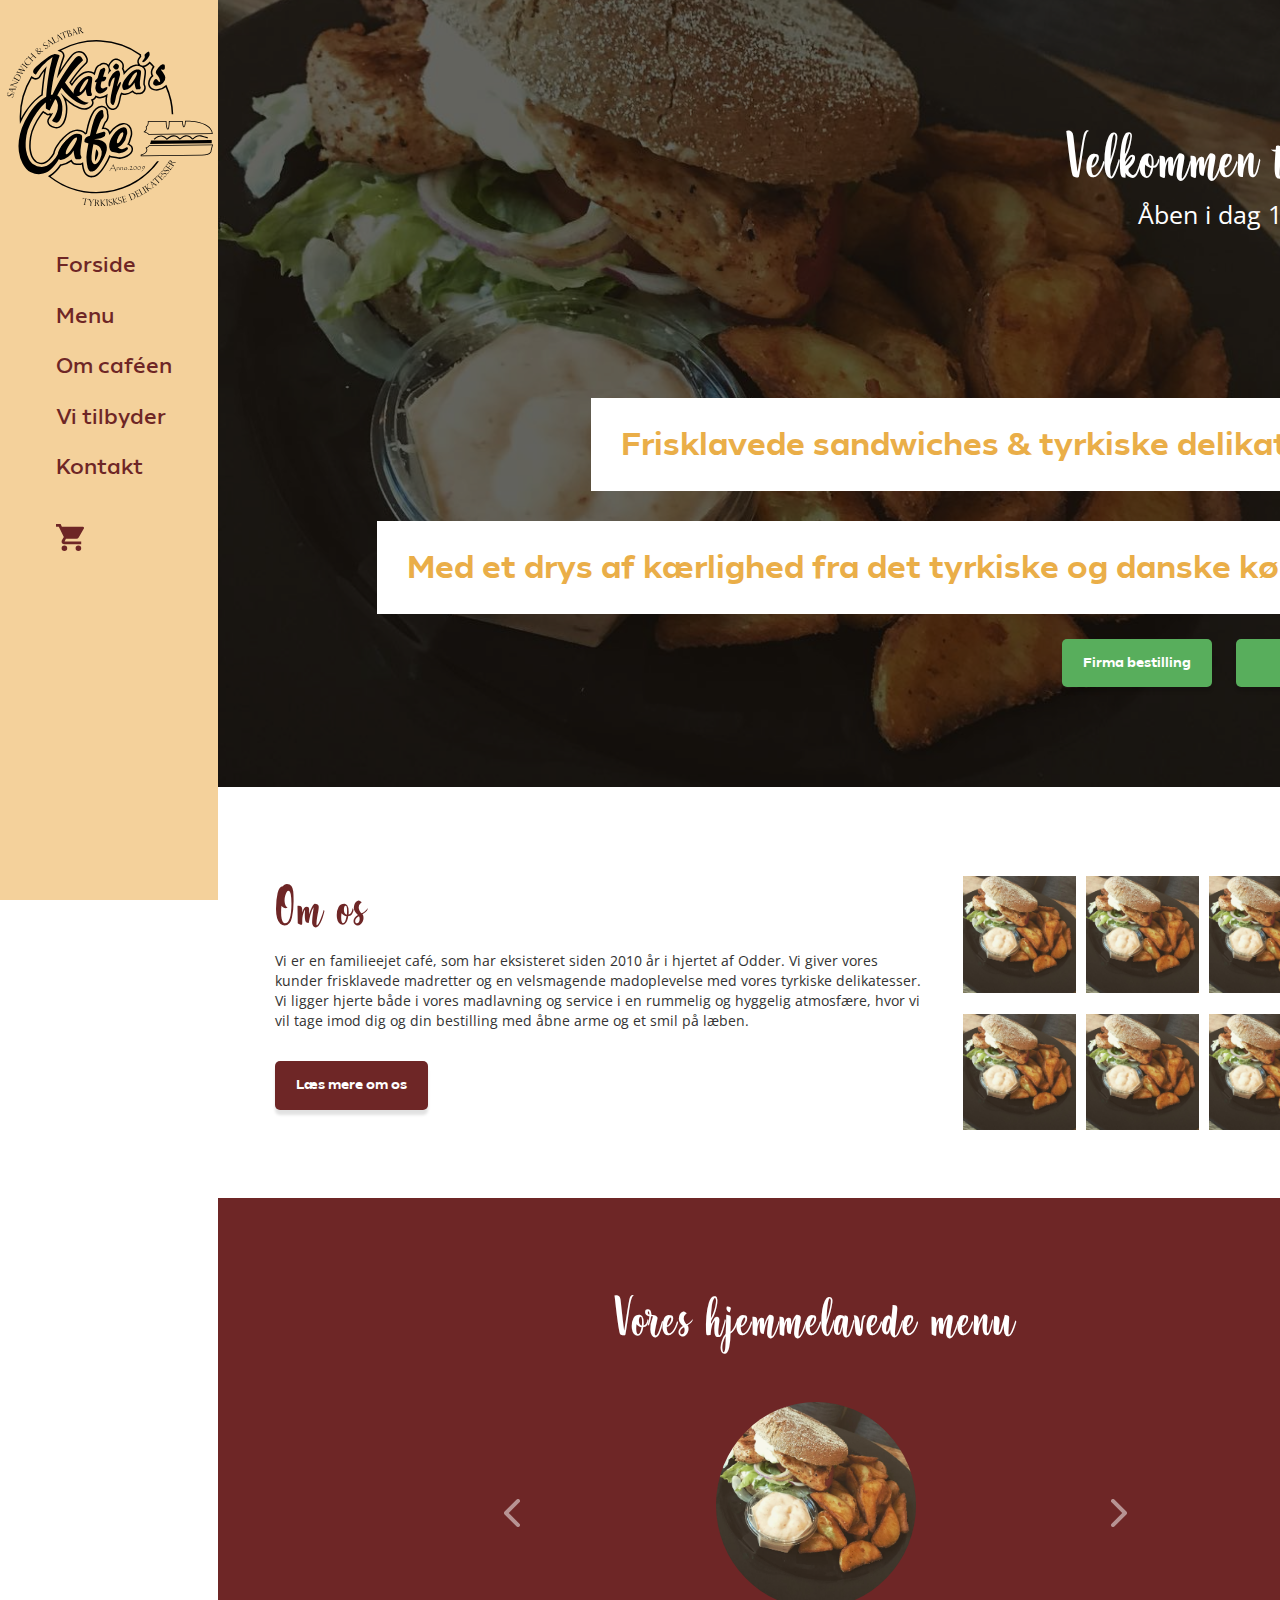
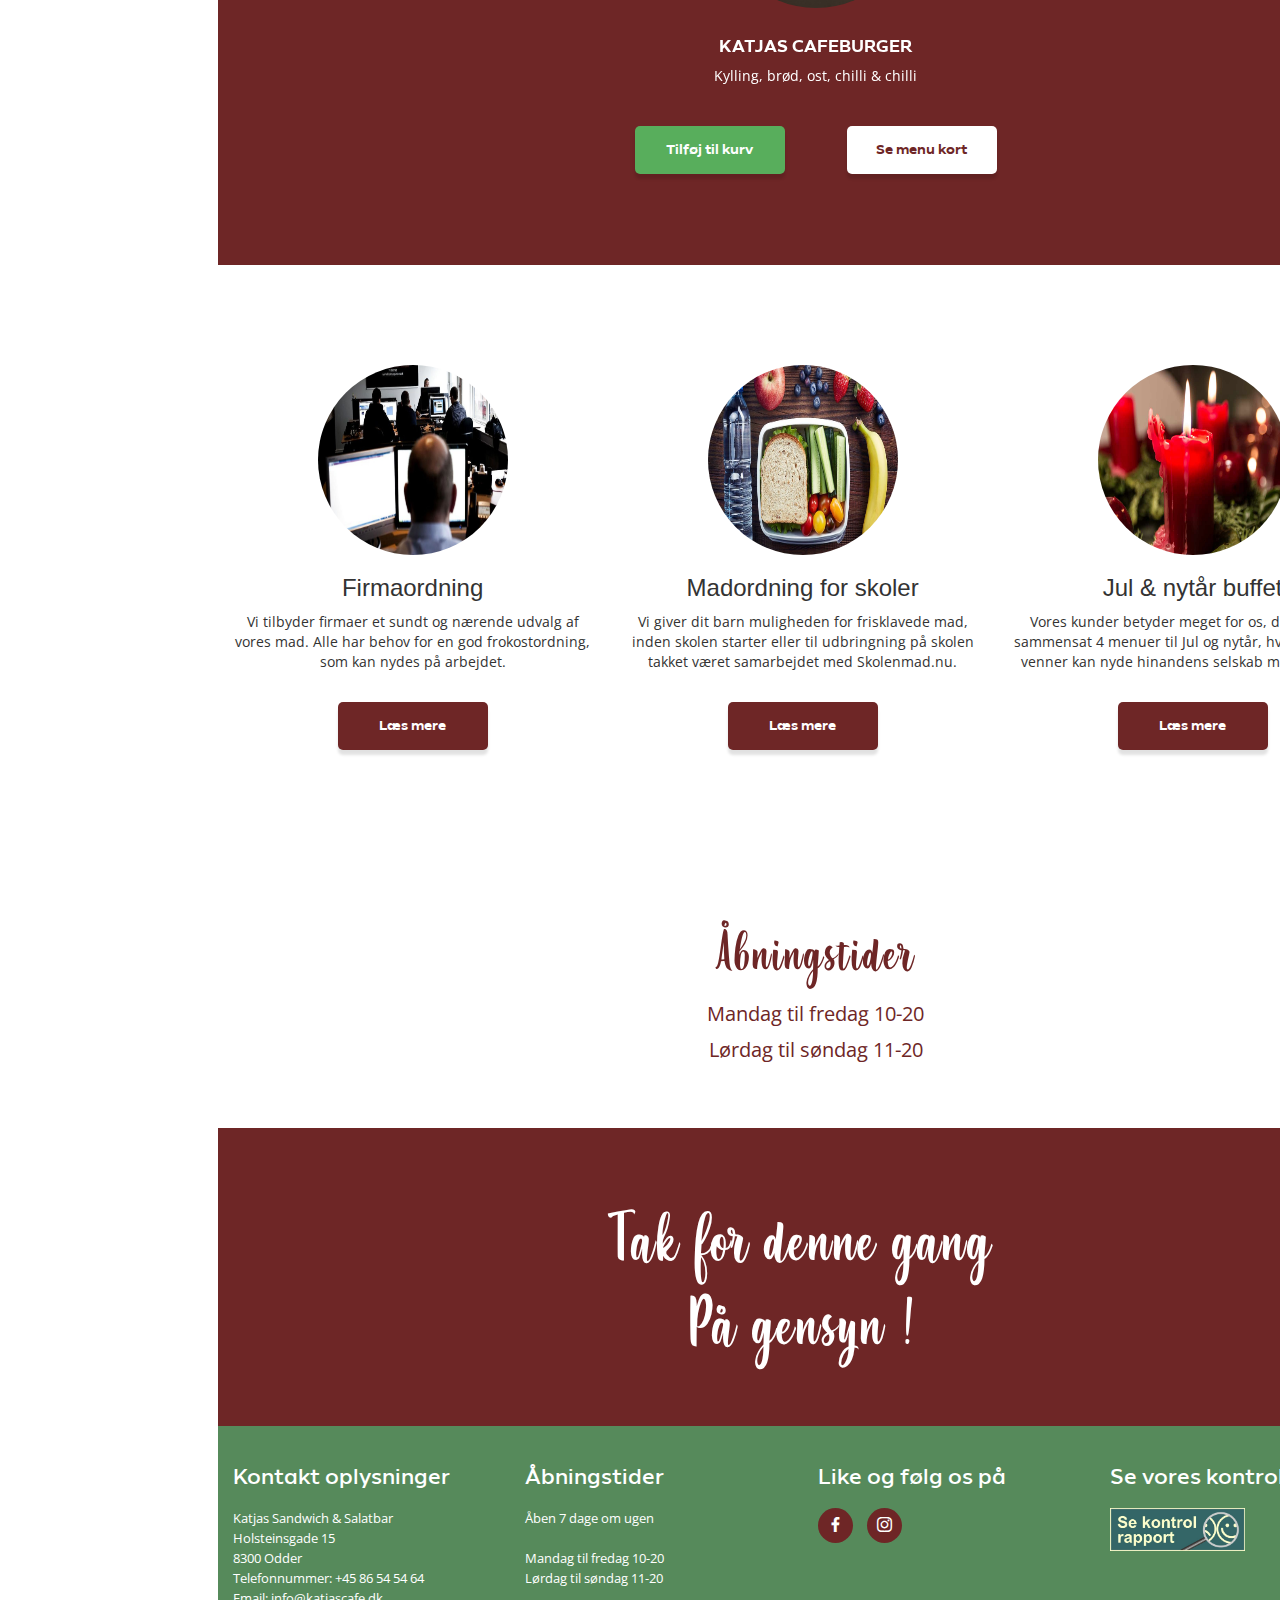
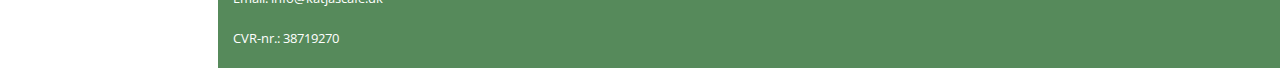
==== commit 27829945: "HTML + CSS" ====
--- a/index.html
+++ b/index.html
@@ -25,7 +25,8 @@
                <span class="icon-bar middle-bar"></span>
                <span class="icon-bar bottom-bar"></span>
              </button>
-        <a href="index.html" title="Katjas Sandwich & Salatbar"><img src="images/logo.svg" class="logo" alt="Katjas logo" /></a>
+        <!-- Logo -->
+        <a href="index.html" title="Katjas Sandwich & Salatbar"><img src="images/logo-mobile.svg" class="logo" alt="Katjas logo" /></a>
         <!-- Åben og lukket i dag boks -->
         <div id="open-close-box"></div>
         <!-- Slut åben og lukket i dag boks -->
@@ -44,21 +45,20 @@
   <!-- Slut navigations menu for mobilen -->
 
   <!-- Navigations menu for desktop -->
-  <div class="navbar-desktop">
-    <a>
-        <img class="logo_desk" src="images/logo.svg" alt="Katjas Logo">
-        </a>
-    <ul id="navbar_ul">
+  <nav class="navbar-desktop">
+    <!-- Logo -->
+    <a href="index.html"><img class="logo_desk" src="images/logo.svg" alt="Katjas Logo"></a>
+    <ul>
       <li><a href="index.html">Forside</a></li>
       <li><a href="menu.html">Menu</a></li>
       <li><a href="om-os.html">Om caféen</a></li>
       <li><a href="services.html">Vi tilbyder</a></li>
       <li><a href="kontakt.html">Kontakt</a></li>
       <li>
-        <a id="a_navbar" href="#bestilling"><img class="shop" src="images/kurv.svg" alt="bestilling" style="float:left" ;></a>
+        <a href="bestilling.html"><img class="shop" src="images/kurv.svg" alt="Kurv til bestilling"></a>
       </li>
     </ul>
-  </div>
+  </nav>
   <!-- Navigations menu for desktop -->
 
   <main>
@@ -76,7 +76,7 @@
             <h2 class="heading-heliosBold fsize-lg fcolor-orange">Med et drys af kærlighed fra det tyrkiske og danske køkken</h2>
             <br />
             <div class="button-container">
-              <a href="#" class="btn btn-green one">Firma bestilling</a>
+              <a href="kontakt.html" class="btn btn-green one">Firma bestilling</a>
               <a href="menu.html" class="btn btn-green">Bestil nu</a>
             </div>
           </div>
@@ -93,7 +93,9 @@
             <!-- Overskrift -->
             <h2 class="heading-penny fsize-xxl fcolor-brown">Om os</h2>
             <!-- Brødtekst -->
-            <p>Lorem ipsum dolor sit amet, consectetur adipisicing elit. Quos numquam exercitationem, repudiandae, minima magni aliquam odit enim fugiat perspiciatis accusantium fuga ex ullam consequatur. Vitae dignissimos quaerat ea facere cupiditate!</p>
+            <p>
+              Vi er en familieejet café, som har eksisteret siden 2010 år i hjertet af Odder. Vi giver vores kunder frisklavede madretter og en velsmagende madoplevelse med vores tyrkiske delikatesser. Vi ligger hjerte både i vores madlavning og service i en rummelig og hyggelig atmosfære, hvor vi vil tage imod dig og din bestilling med åbne arme og et smil på læben.
+            </p>
             <br />
             <!-- CTA knap -->
             <a href="om-os.html" class="btn btn-brown">Læs mere om os</a>
@@ -143,10 +145,11 @@
                   <blockquote>
                     <div class="row text-center">
                       <div class="col-sm-12 text-center">
-                        <img class="img-circle" src="https://s3.amazonaws.com/uifaces/faces/twitter/mijustin/128.jpg">
+                        <img class="img-circle" src="images/test.jpg">
                       </div>
                       <div class="col-sm-12">
-                        <p>Lorem Ipsum is simply dummy text of the printing and typesetting industry.</p>
+                        <h3>Katjas Cafeburger</h3>
+                        <P>Kylling, brød, ost, chilli & chilli</P>
                       </div>
                     </div>
                   </blockquote>
@@ -198,25 +201,31 @@
         <div class="row text-center">
           <!-- B2B -->
           <div class="col-lg-4 heading-area">
-            <img src="images/test.jpg" class="img-circle" alt="Bestilling for firmaer" />
+            <img src="images/firma.jpg" class="img-circle" alt="Bestilling for firmaer" />
             <h3>Firmaordning</h3>
-            <p>Lorem ipsum dolor sit amet, consectetur adipisicing elit. Tempore pariatur eveniet reprehenderit asperiores assumenda omnis excepturi commodi dolorem, nisi facere, iure et quidem doloremque accusamus debitis? Dolorum excepturi eum nam.</p>
+            <p>
+              Vi tilbyder firmaer et sundt og nærende udvalg af vores mad. Alle har behov for en god frokostordning, som kan nydes på arbejdet.
+            </p>
             <br />
             <a href="#" class="btn btn-brown">Læs mere</a>
           </div>
           <!-- Jul & nytår -->
           <div class="col-lg-4 heading-area">
-            <img src="images/test.jpg" class="img-circle" alt="Bestilling for firmaer" />
-            <h3>Firmaordning</h3>
-            <p>Lorem ipsum dolor sit amet, consectetur adipisicing elit. Tempore pariatur eveniet reprehenderit asperiores assumenda omnis excepturi commodi dolorem, nisi facere, iure et quidem doloremque accusamus debitis? Dolorum excepturi eum nam.</p>
+            <img src="images/skole.jpg" class="img-circle" alt="Bestilling for skolebørn" />
+            <h3>Madordning for skoler</h3>
+            <p>
+              Vi giver dit barn muligheden for frisklavede mad, inden skolen starter eller til udbringning på skolen takket været samarbejdet med Skolenmad.nu.
+            </p>
             <br />
             <a href="#" class="btn btn-brown">Læs mere</a>
           </div>
           <!-- Spis sundt -->
           <div class="col-lg-4 heading-area">
-            <img src="images/test.jpg" class="img-circle" alt="Bestilling for firmaer" />
-            <h3>Firmaordning</h3>
-            <p>Lorem ipsum dolor sit amet, consectetur adipisicing elit. Tempore pariatur eveniet reprehenderit asperiores assumenda omnis excepturi commodi dolorem, nisi facere, iure et quidem doloremque accusamus debitis? Dolorum excepturi eum nam.</p>
+            <img src="images/julnytaar.jpg" class="img-circle" alt="Jul & nytår buffet" />
+            <h3>Jul & nytår buffet</h3>
+            <p>
+              Vores kunder betyder meget for os, derfor har vi sammensat 4 menuer til Jul og nytår, hvor familier og venner kan nyde hinandens selskab med god mad.
+            </p>
             <br />
             <a href="#" class="btn btn-brown">Læs mere</a>
           </div>
@@ -227,15 +236,14 @@
 
     <!-- Sektion for om os mobile -->
     <section class="section-mobile-about">
-      <div class="black-overlay"></div>
       <div class="container">
         <div class="row text-center">
           <div class="col-sm-12 heading-area">
-            <h2 class="text-uppercase heading-heliosBold fcolor-orange fsize-lg">Siden 2010</h2>
-            <br />
-            <h3 class="text-uppercase fcolor-white heading-heliosSemibold">Har vi været odders favorit madsted <br />for mange familer</h3>
-            <br />
-            <a href="om-os.html" class="btn btn-orange ">Læs mere om os</a>
+            <h2 class="text-uppercase heading-heliosBold fsize-lg">Siden 2010</h2>
+            <br />
+            <h3 class="text-uppercase heading-heliosSemibold">Har vi været odders favorit madsted <br />for mange familer</h3>
+            <br />
+            <a href="om-os.html" class="btn btn-brown ">Læs mere om os</a>
           </div>
         </div>
       </div>
--- a/css/styles.css
+++ b/css/styles.css
@@ -509,10 +509,8 @@
 /** Section for mobile om os **/
 
 section.section-mobile-about {
-  background: url(../images/test.jpg) no-repeat center center;
-  background-size: cover;
   padding: 50px 19px;
-  position: relative;
+  color: #6e2626;
 }
 
 section.section-mobile-about h3 {
@@ -659,7 +657,8 @@
     padding: 100px 0;
   }
   section.section-offer-desk img {
-    width: 150px;
+    width: 190px;
+    height: 190px;
   }
   /* Css regler til ses */
   section.section-bye {
